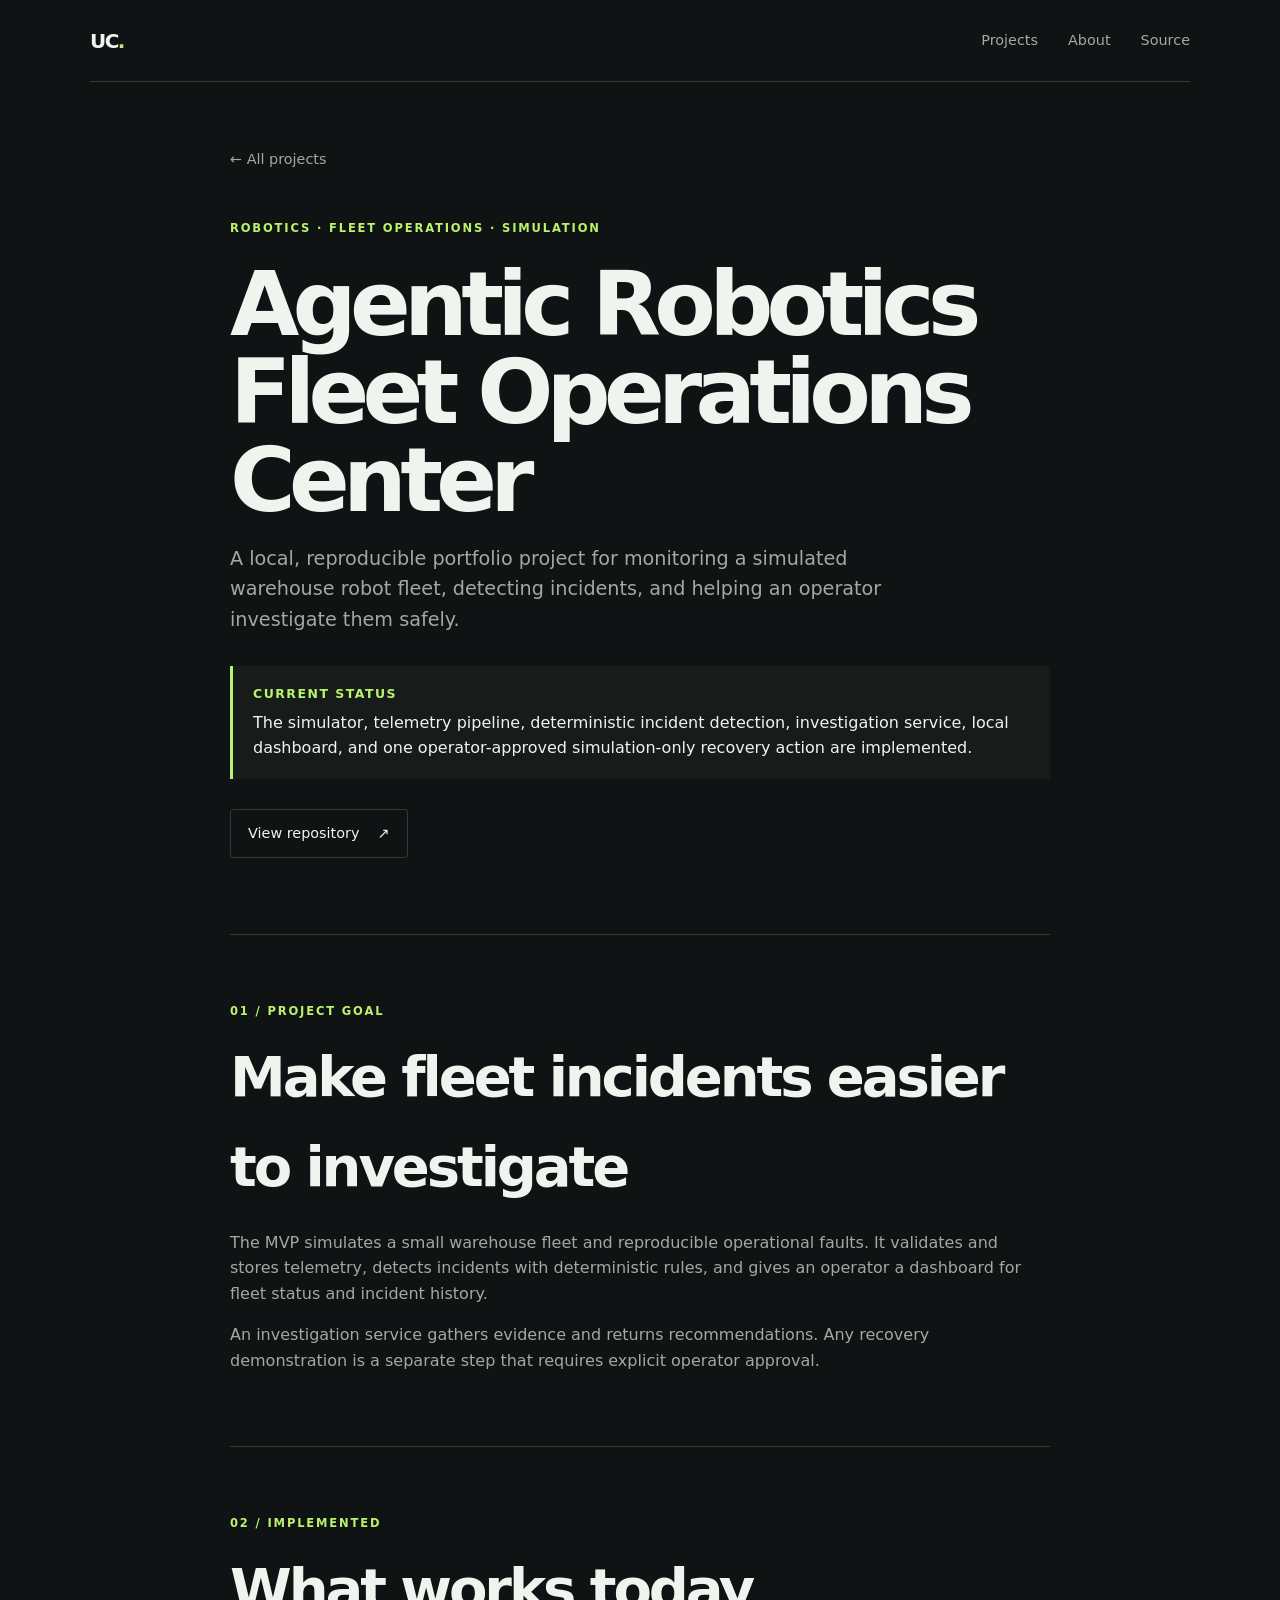
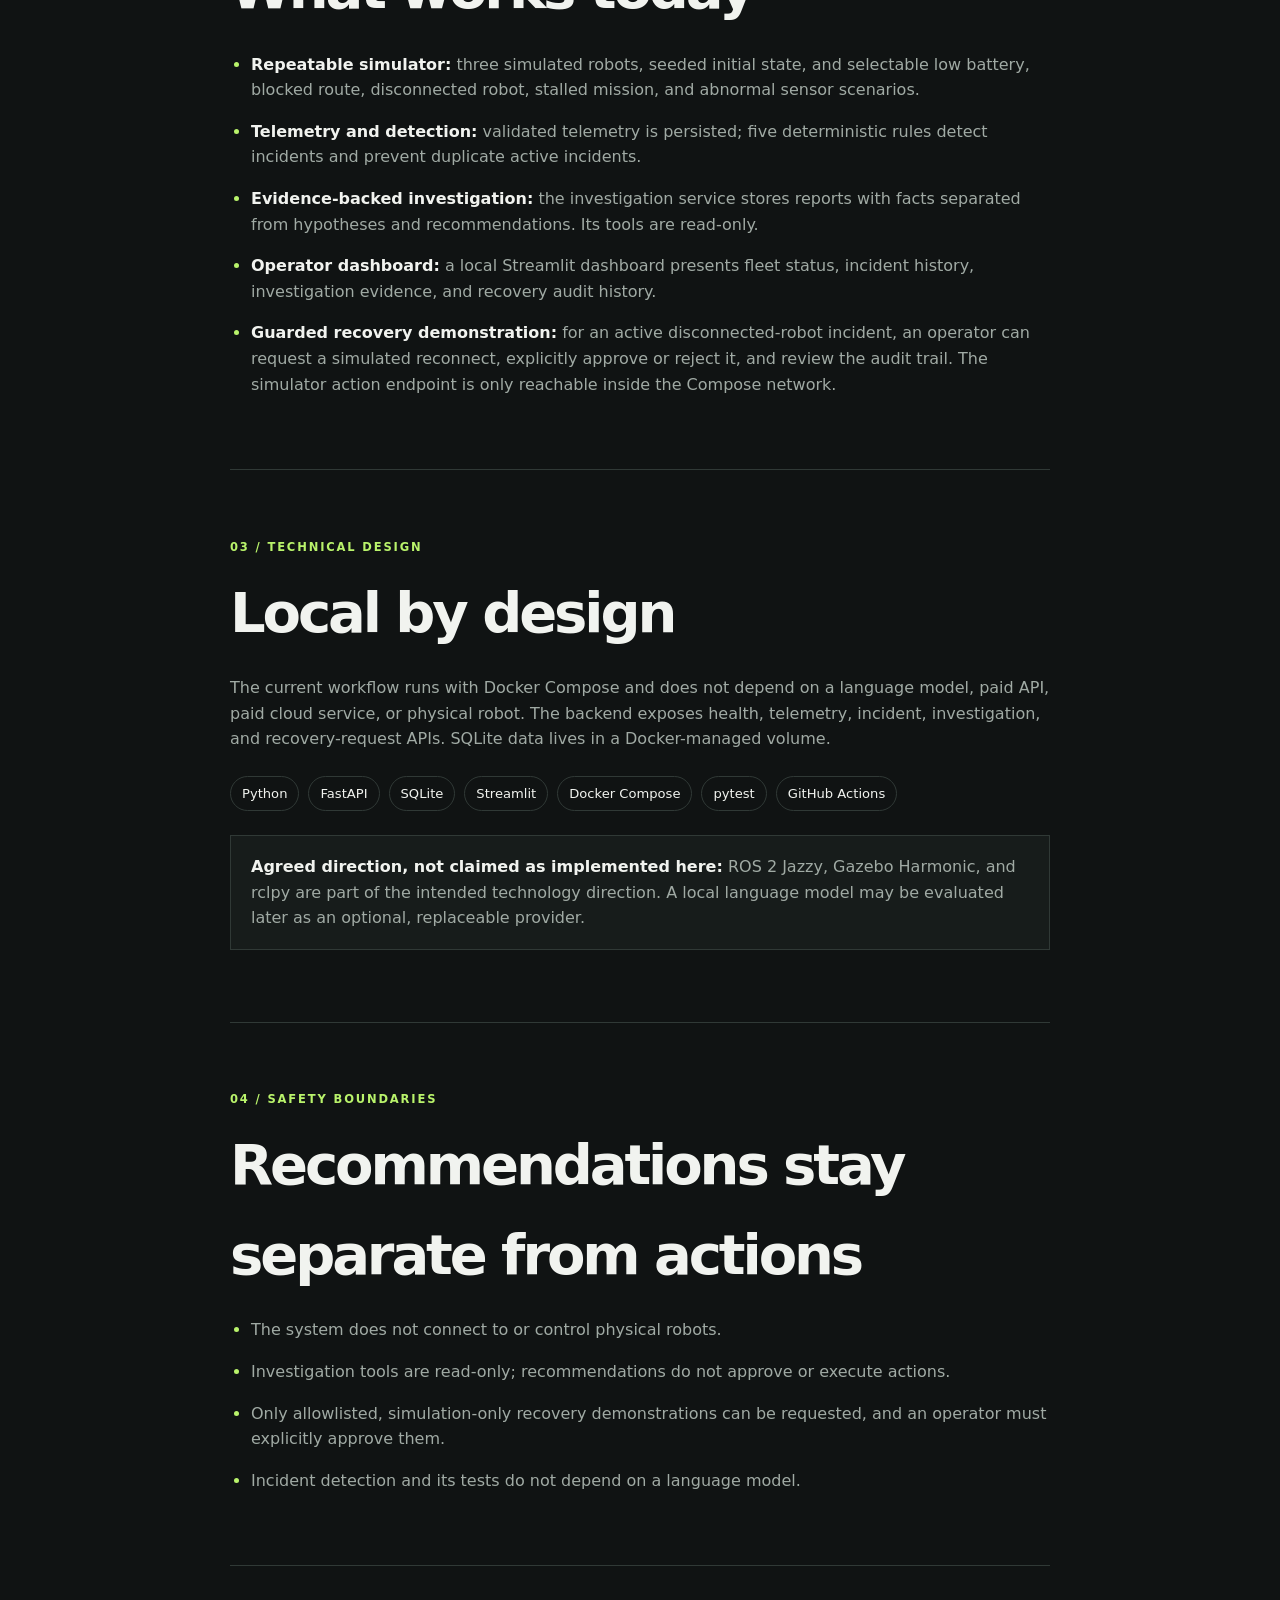
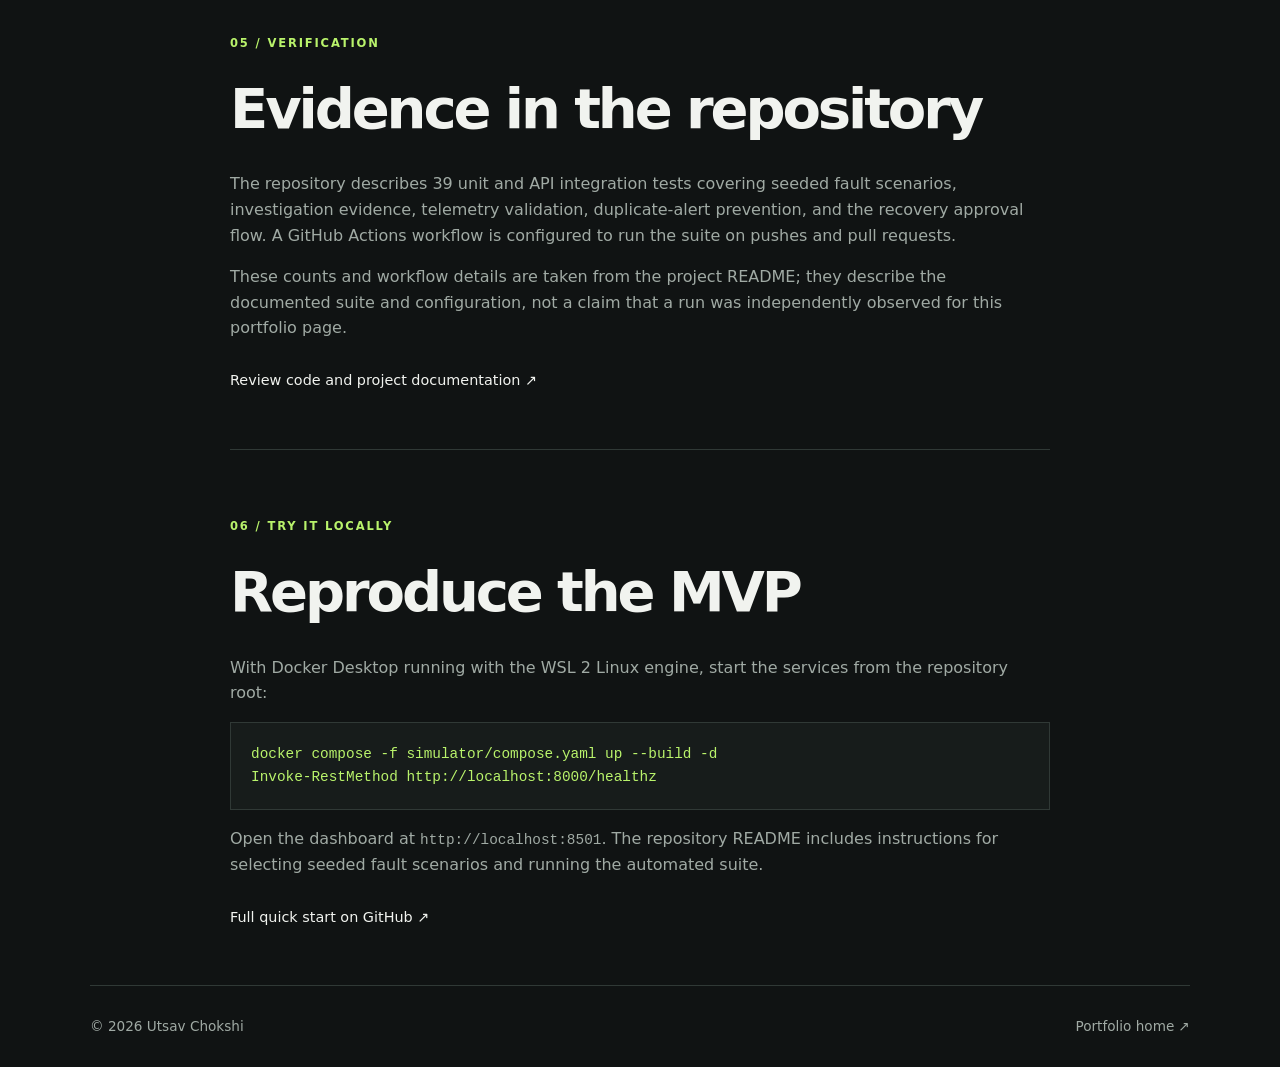
==== agentic-fleet-ops.html @ 13b5c319 "Add fleet operations project case study" ====
<!doctype html>
<html lang="en">
<head>
  <meta charset="utf-8">
  <meta name="viewport" content="width=device-width, initial-scale=1">
  <meta name="description" content="Case study: a local simulated robot fleet operations center with deterministic incident detection and operator-approved recovery.">
  <title>Agentic Robotics Fleet Operations Center | Utsav Chokshi</title>
  <link rel="stylesheet" href="styles.css">
</head>
<body>
  <header class="site-header">
    <a class="wordmark" href="index.html">UC<span>.</span></a>
    <nav aria-label="Main navigation">
      <a href="index.html#work">Projects</a>
      <a href="index.html#about">About</a>
      <a href="https://github.com/utsav-chokshi/robotics-fleet-ops">Source</a>
    </nav>
  </header>

  <main>
    <section class="case-hero">
      <a class="back-link" href="index.html#work">← All projects</a>
      <p class="eyebrow">ROBOTICS · FLEET OPERATIONS · SIMULATION</p>
      <h1>Agentic Robotics Fleet Operations Center</h1>
      <p class="case-lede">A local, reproducible portfolio project for monitoring a simulated warehouse robot fleet, detecting incidents, and helping an operator investigate them safely.</p>
      <div class="status-note"><strong>Current status</strong><span>The simulator, telemetry pipeline, deterministic incident detection, investigation service, local dashboard, and one operator-approved simulation-only recovery action are implemented.</span></div>
      <a class="button" href="https://github.com/utsav-chokshi/robotics-fleet-ops">View repository <span aria-hidden="true">↗</span></a>
    </section>

    <section class="case-section" aria-labelledby="problem-title">
      <p class="eyebrow">01 / PROJECT GOAL</p>
      <h2 id="problem-title">Make fleet incidents easier to investigate</h2>
      <p>The MVP simulates a small warehouse fleet and reproducible operational faults. It validates and stores telemetry, detects incidents with deterministic rules, and gives an operator a dashboard for fleet status and incident history.</p>
      <p>An investigation service gathers evidence and returns recommendations. Any recovery demonstration is a separate step that requires explicit operator approval.</p>
    </section>

    <section class="case-section" aria-labelledby="built-title">
      <p class="eyebrow">02 / IMPLEMENTED</p>
      <h2 id="built-title">What works today</h2>
      <ul class="feature-list">
        <li><strong>Repeatable simulator:</strong> three simulated robots, seeded initial state, and selectable low battery, blocked route, disconnected robot, stalled mission, and abnormal sensor scenarios.</li>
        <li><strong>Telemetry and detection:</strong> validated telemetry is persisted; five deterministic rules detect incidents and prevent duplicate active incidents.</li>
        <li><strong>Evidence-backed investigation:</strong> the investigation service stores reports with facts separated from hypotheses and recommendations. Its tools are read-only.</li>
        <li><strong>Operator dashboard:</strong> a local Streamlit dashboard presents fleet status, incident history, investigation evidence, and recovery audit history.</li>
        <li><strong>Guarded recovery demonstration:</strong> for an active disconnected-robot incident, an operator can request a simulated reconnect, explicitly approve or reject it, and review the audit trail. The simulator action endpoint is only reachable inside the Compose network.</li>
      </ul>
    </section>

    <section class="case-section" aria-labelledby="architecture-title">
      <p class="eyebrow">03 / TECHNICAL DESIGN</p>
      <h2 id="architecture-title">Local by design</h2>
      <p>The current workflow runs with Docker Compose and does not depend on a language model, paid API, paid cloud service, or physical robot. The backend exposes health, telemetry, incident, investigation, and recovery-request APIs. SQLite data lives in a Docker-managed volume.</p>
      <div class="tag-list" aria-label="Current implementation technologies">
        <span>Python</span><span>FastAPI</span><span>SQLite</span><span>Streamlit</span><span>Docker Compose</span><span>pytest</span><span>GitHub Actions</span>
      </div>
      <p class="direction-note"><strong>Agreed direction, not claimed as implemented here:</strong> ROS 2 Jazzy, Gazebo Harmonic, and rclpy are part of the intended technology direction. A local language model may be evaluated later as an optional, replaceable provider.</p>
    </section>

    <section class="case-section" aria-labelledby="safety-title">
      <p class="eyebrow">04 / SAFETY BOUNDARIES</p>
      <h2 id="safety-title">Recommendations stay separate from actions</h2>
      <ul class="feature-list">
        <li>The system does not connect to or control physical robots.</li>
        <li>Investigation tools are read-only; recommendations do not approve or execute actions.</li>
        <li>Only allowlisted, simulation-only recovery demonstrations can be requested, and an operator must explicitly approve them.</li>
        <li>Incident detection and its tests do not depend on a language model.</li>
      </ul>
    </section>

    <section class="case-section" aria-labelledby="evidence-title">
      <p class="eyebrow">05 / VERIFICATION</p>
      <h2 id="evidence-title">Evidence in the repository</h2>
      <p>The repository describes 39 unit and API integration tests covering seeded fault scenarios, investigation evidence, telemetry validation, duplicate-alert prevention, and the recovery approval flow. A GitHub Actions workflow is configured to run the suite on pushes and pull requests.</p>
      <p>These counts and workflow details are taken from the project README; they describe the documented suite and configuration, not a claim that a run was independently observed for this portfolio page.</p>
      <a class="text-link" href="https://github.com/utsav-chokshi/robotics-fleet-ops">Review code and project documentation <span aria-hidden="true">↗</span></a>
    </section>

    <section class="case-section" aria-labelledby="run-title">
      <p class="eyebrow">06 / TRY IT LOCALLY</p>
      <h2 id="run-title">Reproduce the MVP</h2>
      <p>With Docker Desktop running with the WSL 2 Linux engine, start the services from the repository root:</p>
      <pre><code>docker compose -f simulator/compose.yaml up --build -d
Invoke-RestMethod http://localhost:8000/healthz</code></pre>
      <p>Open the dashboard at <code>http://localhost:8501</code>. The repository README includes instructions for selecting seeded fault scenarios and running the automated suite.</p>
      <a class="text-link" href="https://github.com/utsav-chokshi/robotics-fleet-ops#quick-start">Full quick start on GitHub <span aria-hidden="true">↗</span></a>
    </section>
  </main>

  <footer>
    <span>© 2026 Utsav Chokshi</span>
    <a href="index.html">Portfolio home <span aria-hidden="true">↗</span></a>
  </footer>
</body>
</html>
---- styles.css ----
:root {
  color-scheme: dark;
  --background: #101313;
  --surface: #171c1b;
  --text: #f1f3ef;
  --muted: #a0aaa4;
  --line: #303936;
  --accent: #b9f36b;
  font-family: Inter, ui-sans-serif, system-ui, -apple-system, BlinkMacSystemFont, "Segoe UI", sans-serif;
}

* { box-sizing: border-box; }
html { scroll-behavior: smooth; }
body { margin: 0; background: var(--background); color: var(--text); line-height: 1.6; }
a { color: inherit; text-decoration: none; }
a:focus-visible { outline: 2px solid var(--accent); outline-offset: 5px; }
.site-header, main, footer { width: min(1100px, calc(100% - 48px)); margin-inline: auto; }
.site-header { height: 82px; display: flex; align-items: center; justify-content: space-between; border-bottom: 1px solid var(--line); }
.wordmark { font-size: 1.25rem; font-weight: 800; letter-spacing: -.08em; }
.wordmark span, .accent { color: var(--accent); }
nav { display: flex; gap: 30px; color: var(--muted); font-size: .9rem; }
nav a:hover, footer a:hover, .text-link:hover { color: var(--accent); }
.hero { min-height: 590px; padding: 112px 0 100px; position: relative; overflow: hidden; }
.eyebrow, .project-type { color: var(--accent); font-size: .72rem; font-weight: 700; letter-spacing: .16em; }
h1 { max-width: 760px; margin: 24px 0 12px; font-size: clamp(3.5rem, 10vw, 7.6rem); line-height: .98; letter-spacing: -.075em; }
.intro { color: var(--muted); font-size: clamp(1.05rem, 2vw, 1.3rem); max-width: 470px; margin-bottom: 34px; }
.button { display: inline-flex; gap: 18px; align-items: center; padding: 12px 17px; border: 1px solid var(--line); border-radius: 3px; font-size: .9rem; }
.button:hover { color: var(--background); border-color: var(--accent); background: var(--accent); }
.hero-mark { position: absolute; width: 230px; height: 230px; right: 4%; bottom: 86px; display: grid; grid-template-columns: 1fr 1fr; gap: 10px; transform: rotate(-12deg); opacity: .75; }
.hero-mark span { border: 1px solid #58733e; border-radius: 50%; }
.hero-mark span:nth-child(2), .hero-mark span:nth-child(3) { border-color: var(--accent); }
.section { padding: 80px 0; border-top: 1px solid var(--line); }
.section-heading { margin-bottom: 32px; }
.section-heading .eyebrow { margin-bottom: 8px; }
h2 { margin: 0; font-size: clamp(2.2rem, 5vw, 3.5rem); letter-spacing: -.055em; }
.project-card { display: grid; grid-template-columns: 70px 1fr; gap: 22px; padding: 30px; background: var(--surface); border: 1px solid var(--line); }
.project-number { color: var(--accent); font-size: .85rem; }
.project-type { margin: 0 0 8px; }
h3 { margin: 0 0 8px; font-size: 1.55rem; letter-spacing: -.03em; }
.project-card p:not(.project-type), .about > p { max-width: 650px; color: var(--muted); }
.text-link { display: inline-block; margin-top: 12px; font-size: .9rem; }
.coming-soon { margin-top: 18px; color: var(--muted); font-size: .9rem; }
.about > p { font-size: 1.1rem; }
footer { min-height: 82px; border-top: 1px solid var(--line); display: flex; justify-content: space-between; align-items: center; color: var(--muted); font-size: .85rem; }
@media (max-width: 650px) {
  .site-header, main, footer { width: min(100% - 36px, 1100px); }
  .site-header { height: 70px; }
  nav { gap: 16px; font-size: .82rem; }
  .hero { min-height: 520px; padding-top: 96px; }
  .hero-mark { width: 130px; height: 130px; right: 5%; bottom: 34px; opacity: .45; }
  .section { padding: 60px 0; }
  .project-card { grid-template-columns: 34px 1fr; gap: 12px; padding: 22px 18px; }
}
@media (prefers-reduced-motion: reduce) { html { scroll-behavior: auto; } }

.project-links { display: flex; flex-wrap: wrap; gap: 24px; }
.case-hero, .case-section { max-width: 820px; margin-inline: auto; }
.case-hero { padding: 64px 0 76px; }
.back-link { display: inline-block; margin-bottom: 36px; color: var(--muted); font-size: .9rem; }
.back-link:hover { color: var(--accent); }
.case-hero h1 { max-width: 800px; font-size: clamp(2.8rem, 7vw, 5.6rem); }
.case-lede { max-width: 720px; color: var(--muted); font-size: 1.2rem; }
.status-note { display: grid; gap: 6px; margin: 30px 0; padding: 18px 20px; border-left: 3px solid var(--accent); background: var(--surface); }
.status-note strong { color: var(--accent); font-size: .78rem; letter-spacing: .12em; text-transform: uppercase; }
.case-section { padding: 56px 0; border-top: 1px solid var(--line); }
.case-section h2 { margin: 8px 0 18px; }
.case-section p:not(.eyebrow) { color: var(--muted); }
.feature-list { display: grid; gap: 16px; padding-left: 21px; color: var(--muted); }
.feature-list li::marker { color: var(--accent); }
.feature-list strong, .direction-note strong { color: var(--text); }
.tag-list { display: flex; flex-wrap: wrap; gap: 9px; margin: 24px 0; }
.tag-list span { padding: 6px 11px; border: 1px solid var(--line); border-radius: 99px; color: var(--text); font-size: .82rem; }
.direction-note { padding: 18px 20px; background: var(--surface); border: 1px solid var(--line); }
pre { overflow-x: auto; padding: 20px; background: var(--surface); border: 1px solid var(--line); color: var(--accent); }
code { font-family: ui-monospace, SFMono-Regular, Consolas, monospace; font-size: .9em; }
.case-section > code { color: var(--accent); }
@media (max-width: 650px) {
  .case-hero, .case-section { width: min(100% - 36px, 820px); }
  .case-hero { padding: 45px 0 55px; }
  .case-section { padding: 42px 0; }
}
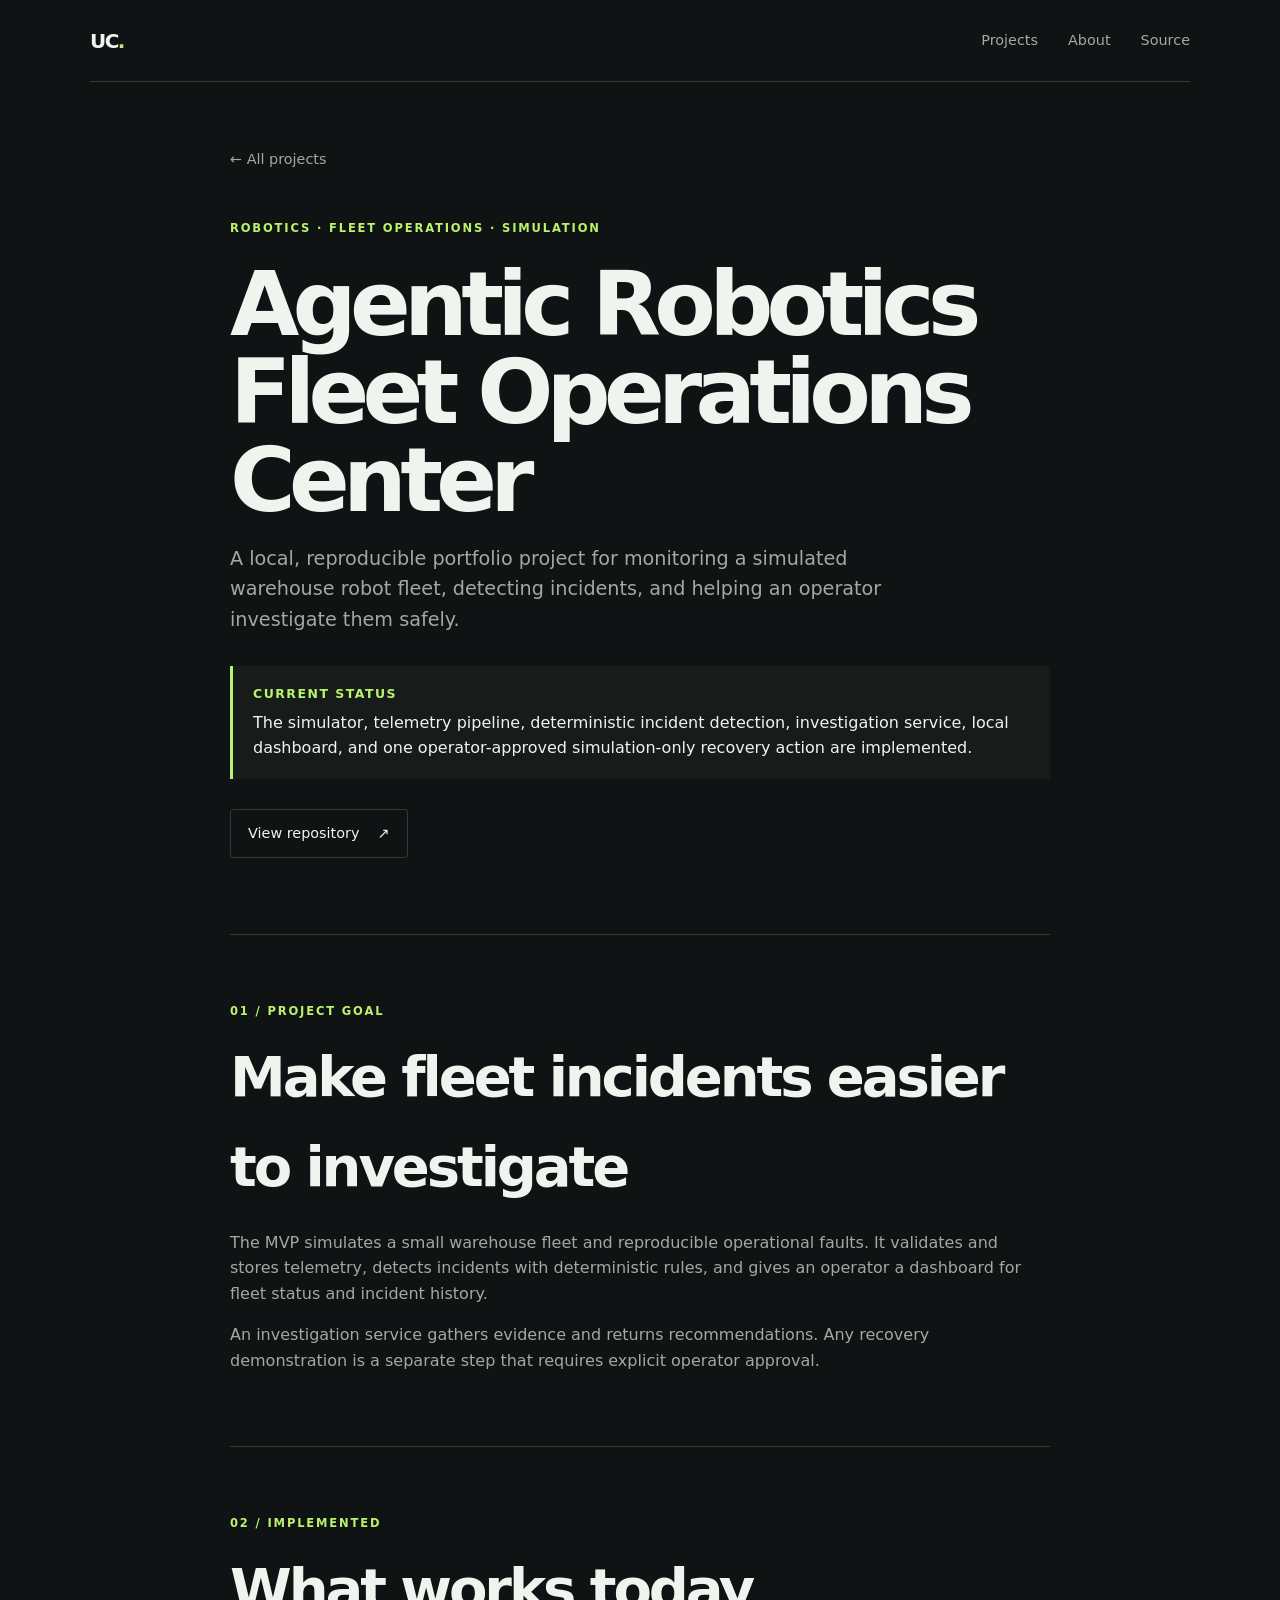
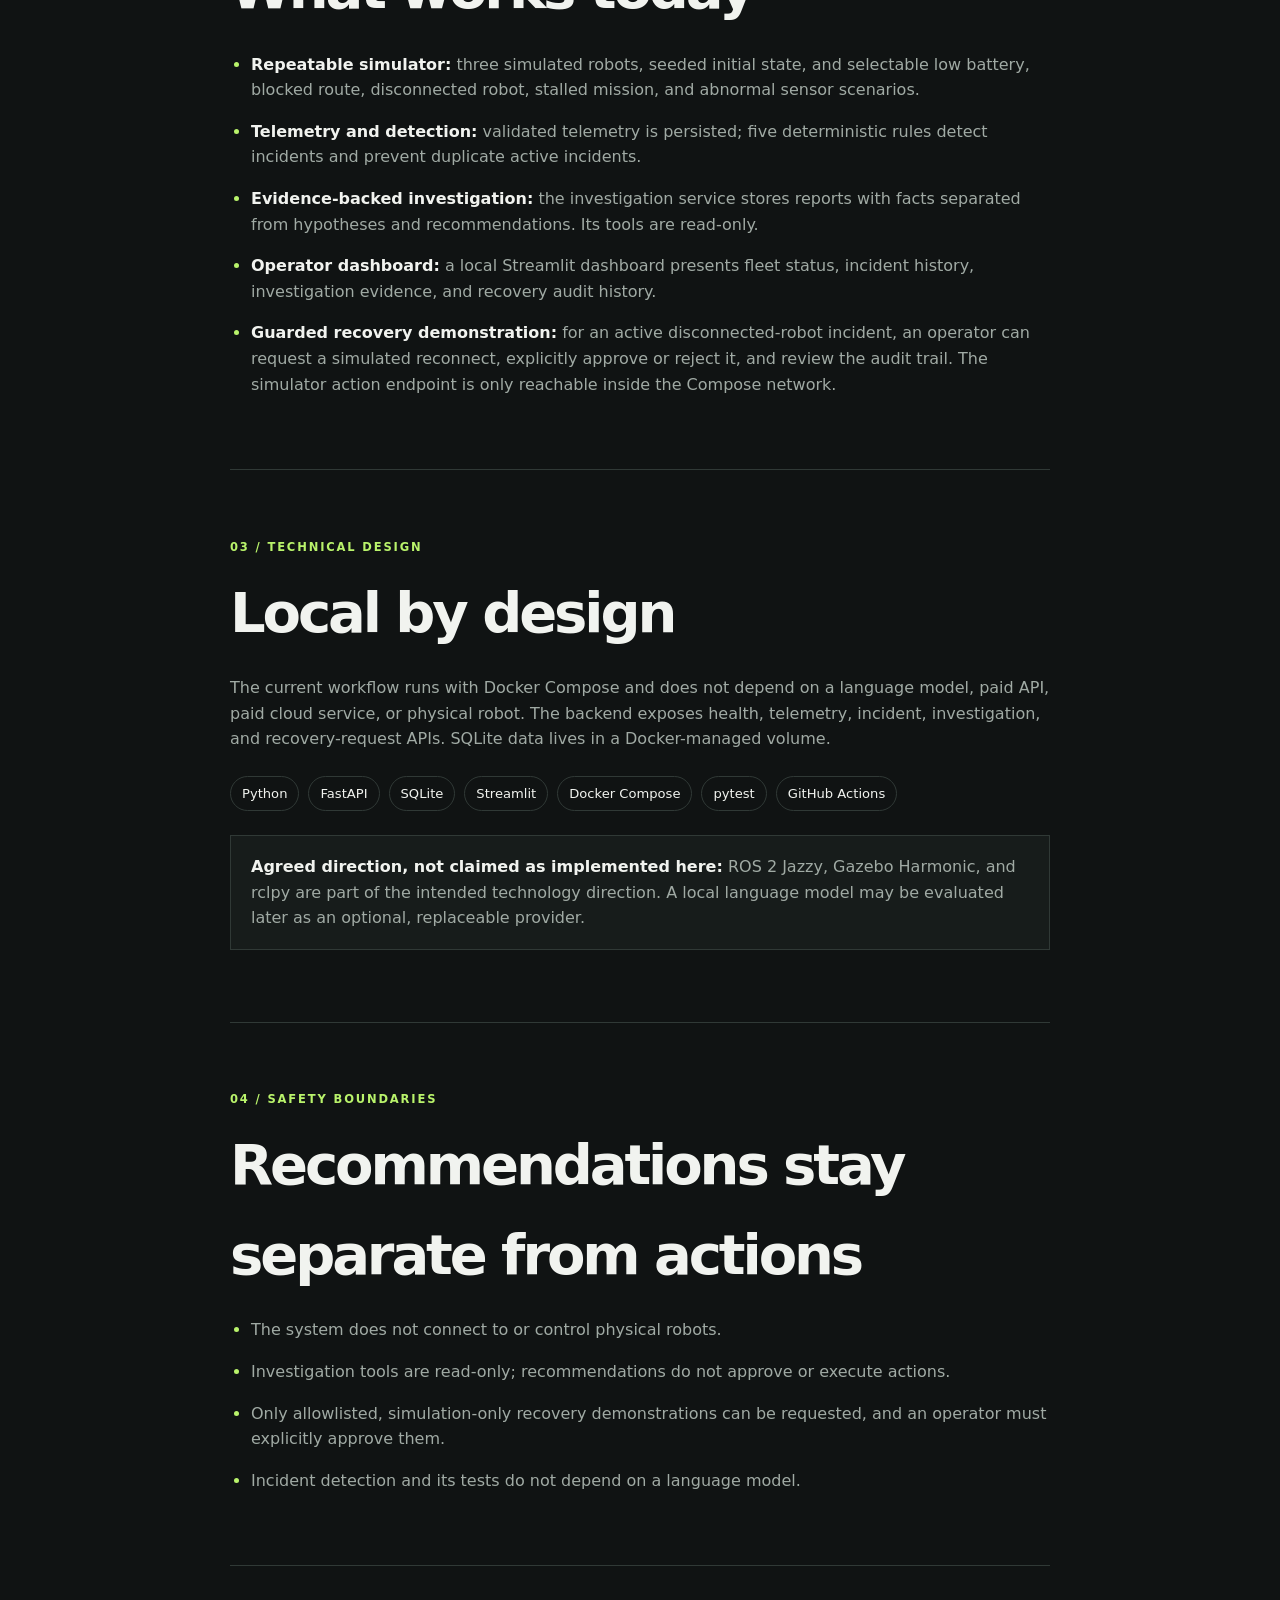
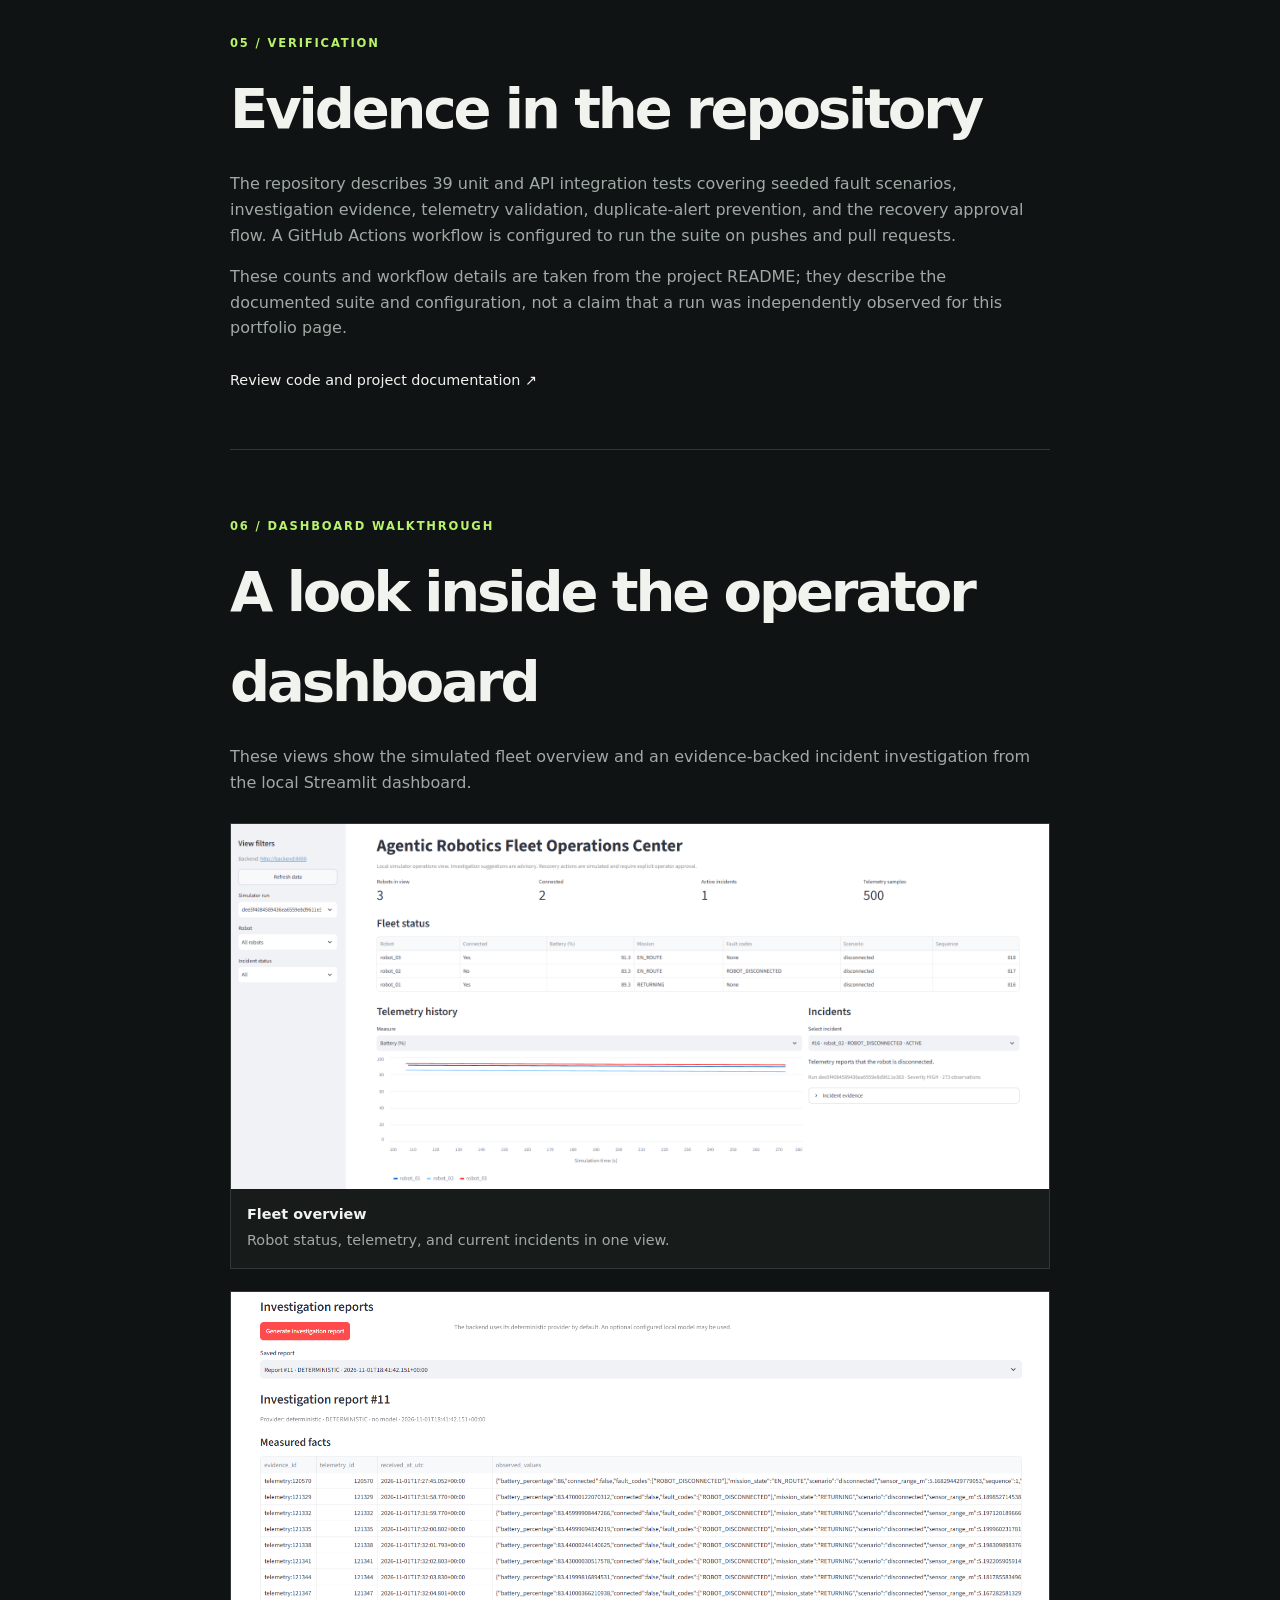
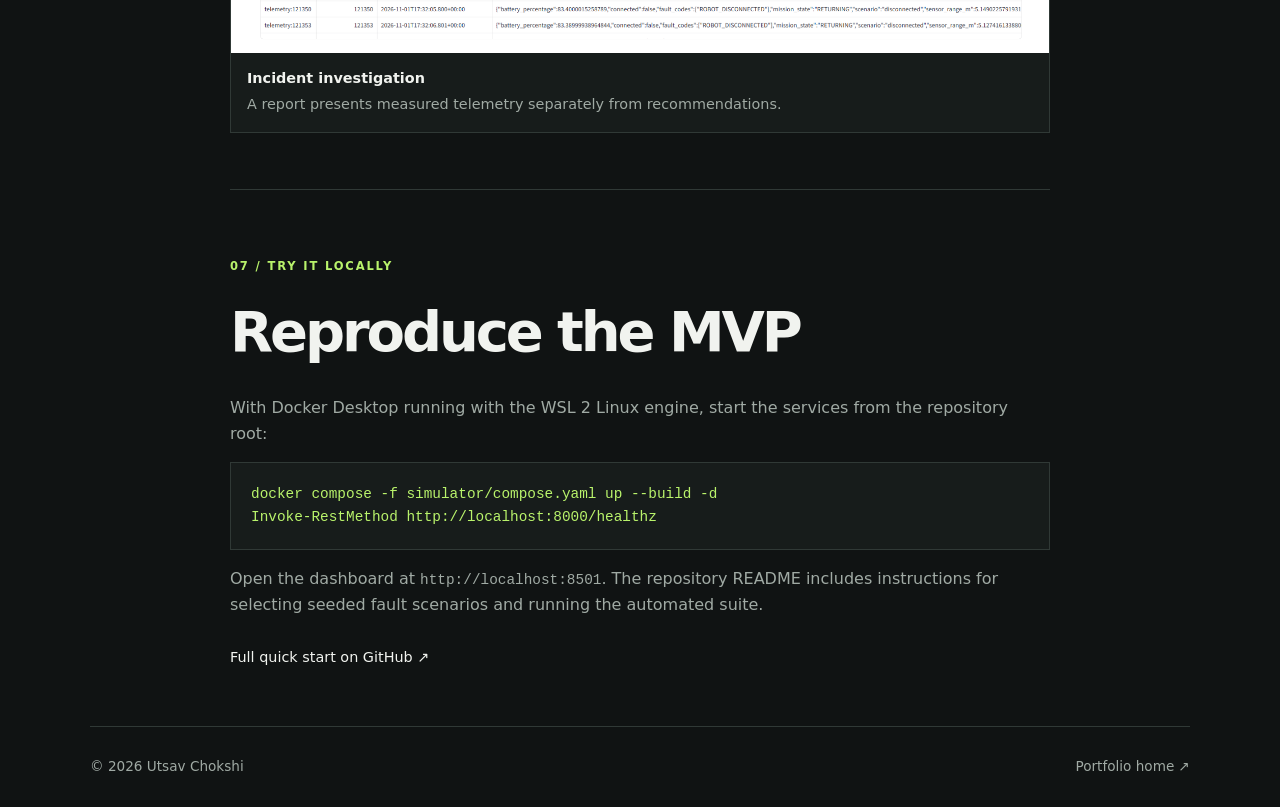
==== commit b0156bb7: "Add robotics dashboard screenshots to portfolio" ====
--- a/agentic-fleet-ops.html
+++ b/agentic-fleet-ops.html
@@ -75,8 +75,23 @@
       <a class="text-link" href="https://github.com/utsav-chokshi/robotics-fleet-ops">Review code and project documentation <span aria-hidden="true">↗</span></a>
     </section>
 
+    <section class="case-section" aria-labelledby="screenshots-title">
+      <p class="eyebrow">06 / DASHBOARD WALKTHROUGH</p>
+      <h2 id="screenshots-title">A look inside the operator dashboard</h2>
+      <p>These views show the simulated fleet overview and an evidence-backed incident investigation from the local Streamlit dashboard.</p>
+      <div class="screenshot-grid">
+        <figure class="screenshot-card">
+          <img src="assets/screenshots/fleet-overview.png" alt="Fleet overview dashboard showing simulated robot status, battery levels, and an active incident" loading="lazy">
+          <figcaption><strong>Fleet overview</strong><span>Robot status, telemetry, and current incidents in one view.</span></figcaption>
+        </figure>
+        <figure class="screenshot-card">
+          <img src="assets/screenshots/incident-investigation.png" alt="Incident investigation dashboard with a report summary and supporting telemetry evidence" loading="lazy">
+          <figcaption><strong>Incident investigation</strong><span>A report presents measured telemetry separately from recommendations.</span></figcaption>
+        </figure>
+      </div>
+    </section>
     <section class="case-section" aria-labelledby="run-title">
-      <p class="eyebrow">06 / TRY IT LOCALLY</p>
+      <p class="eyebrow">07 / TRY IT LOCALLY</p>
       <h2 id="run-title">Reproduce the MVP</h2>
       <p>With Docker Desktop running with the WSL 2 Linux engine, start the services from the repository root:</p>
       <pre><code>docker compose -f simulator/compose.yaml up --build -d
@@ -92,3 +107,4 @@
   </footer>
 </body>
 </html>
+
--- a/styles.css
+++ b/styles.css
@@ -79,3 +79,9 @@
   .case-hero { padding: 45px 0 55px; }
   .case-section { padding: 42px 0; }
 }
+
+.screenshot-grid { display: grid; grid-template-columns: 1fr; gap: 22px; margin-top: 28px; }
+.screenshot-card { overflow: hidden; margin: 0; background: var(--surface); border: 1px solid var(--line); }
+.screenshot-card img { display: block; width: 100%; height: auto; }
+.screenshot-card figcaption { display: grid; gap: 3px; padding: 14px 16px 16px; color: var(--muted); font-size: .9rem; }
+.screenshot-card figcaption strong { color: var(--text); }
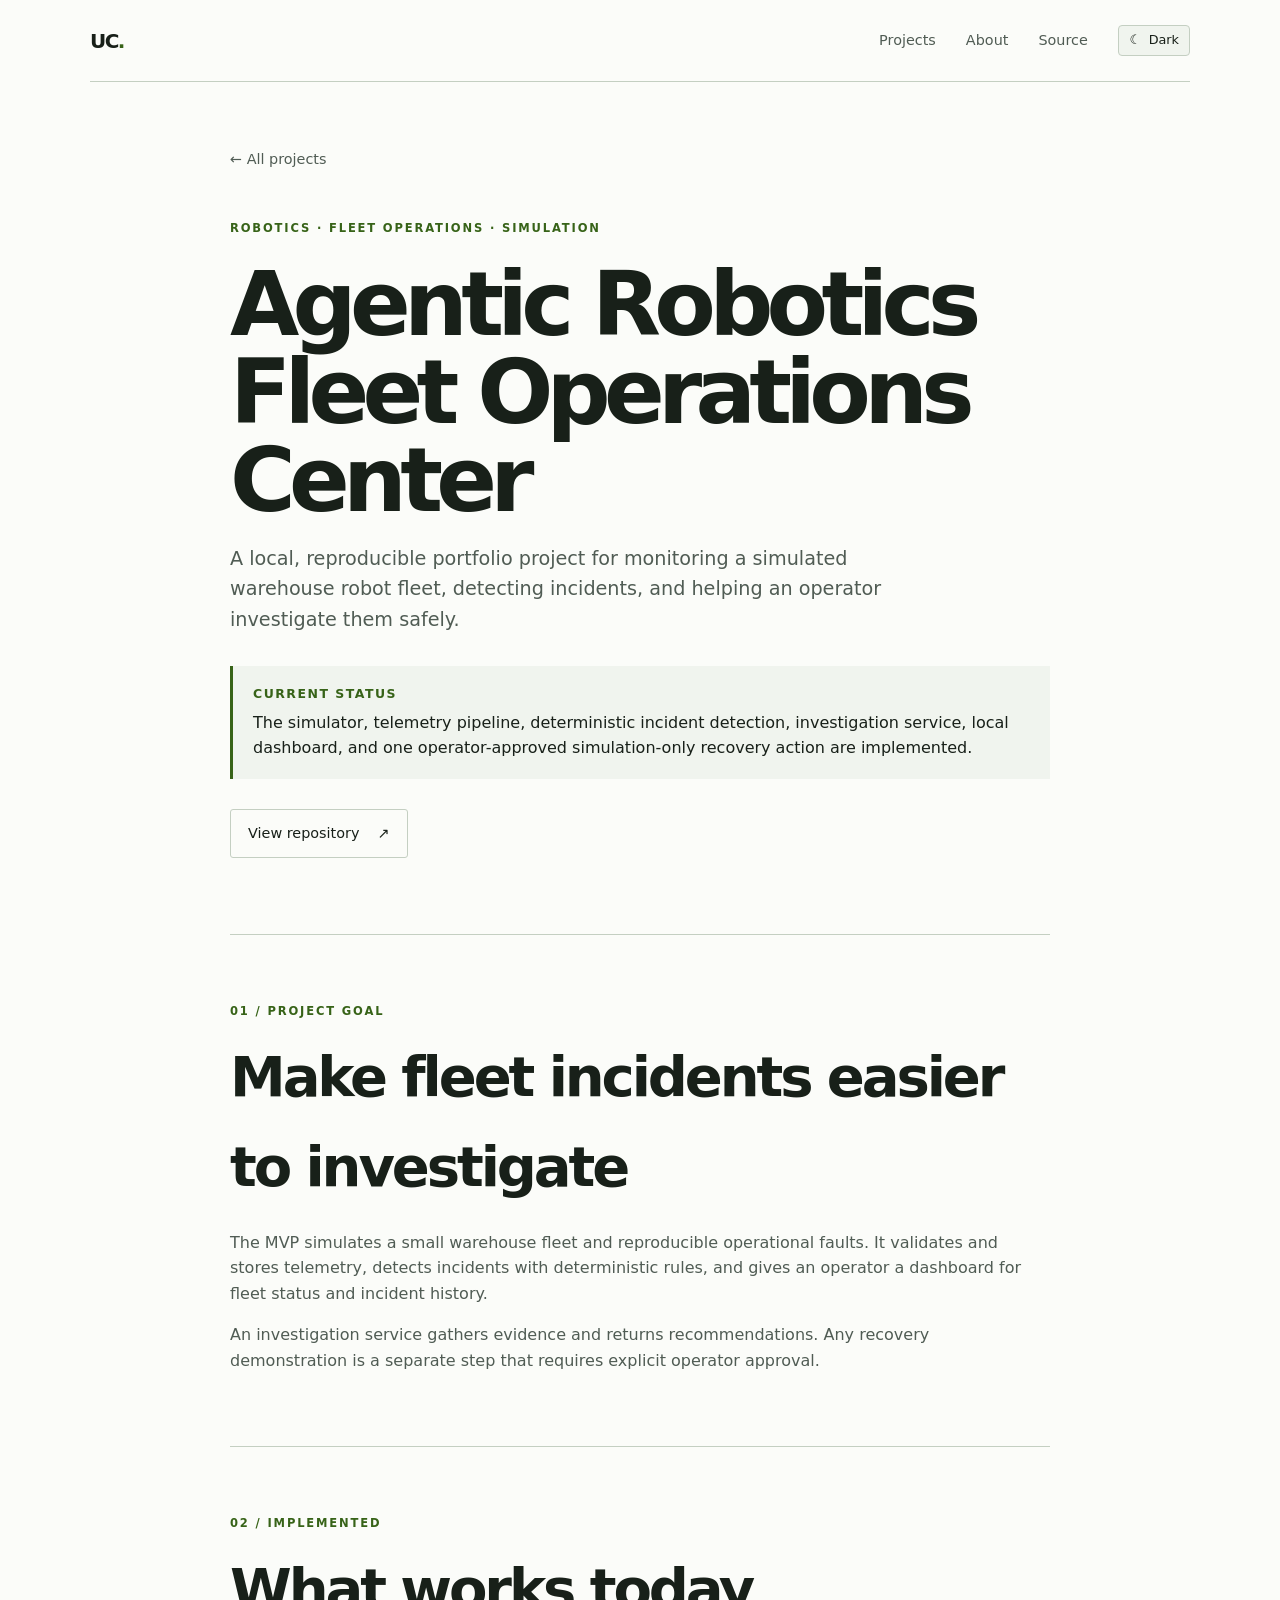
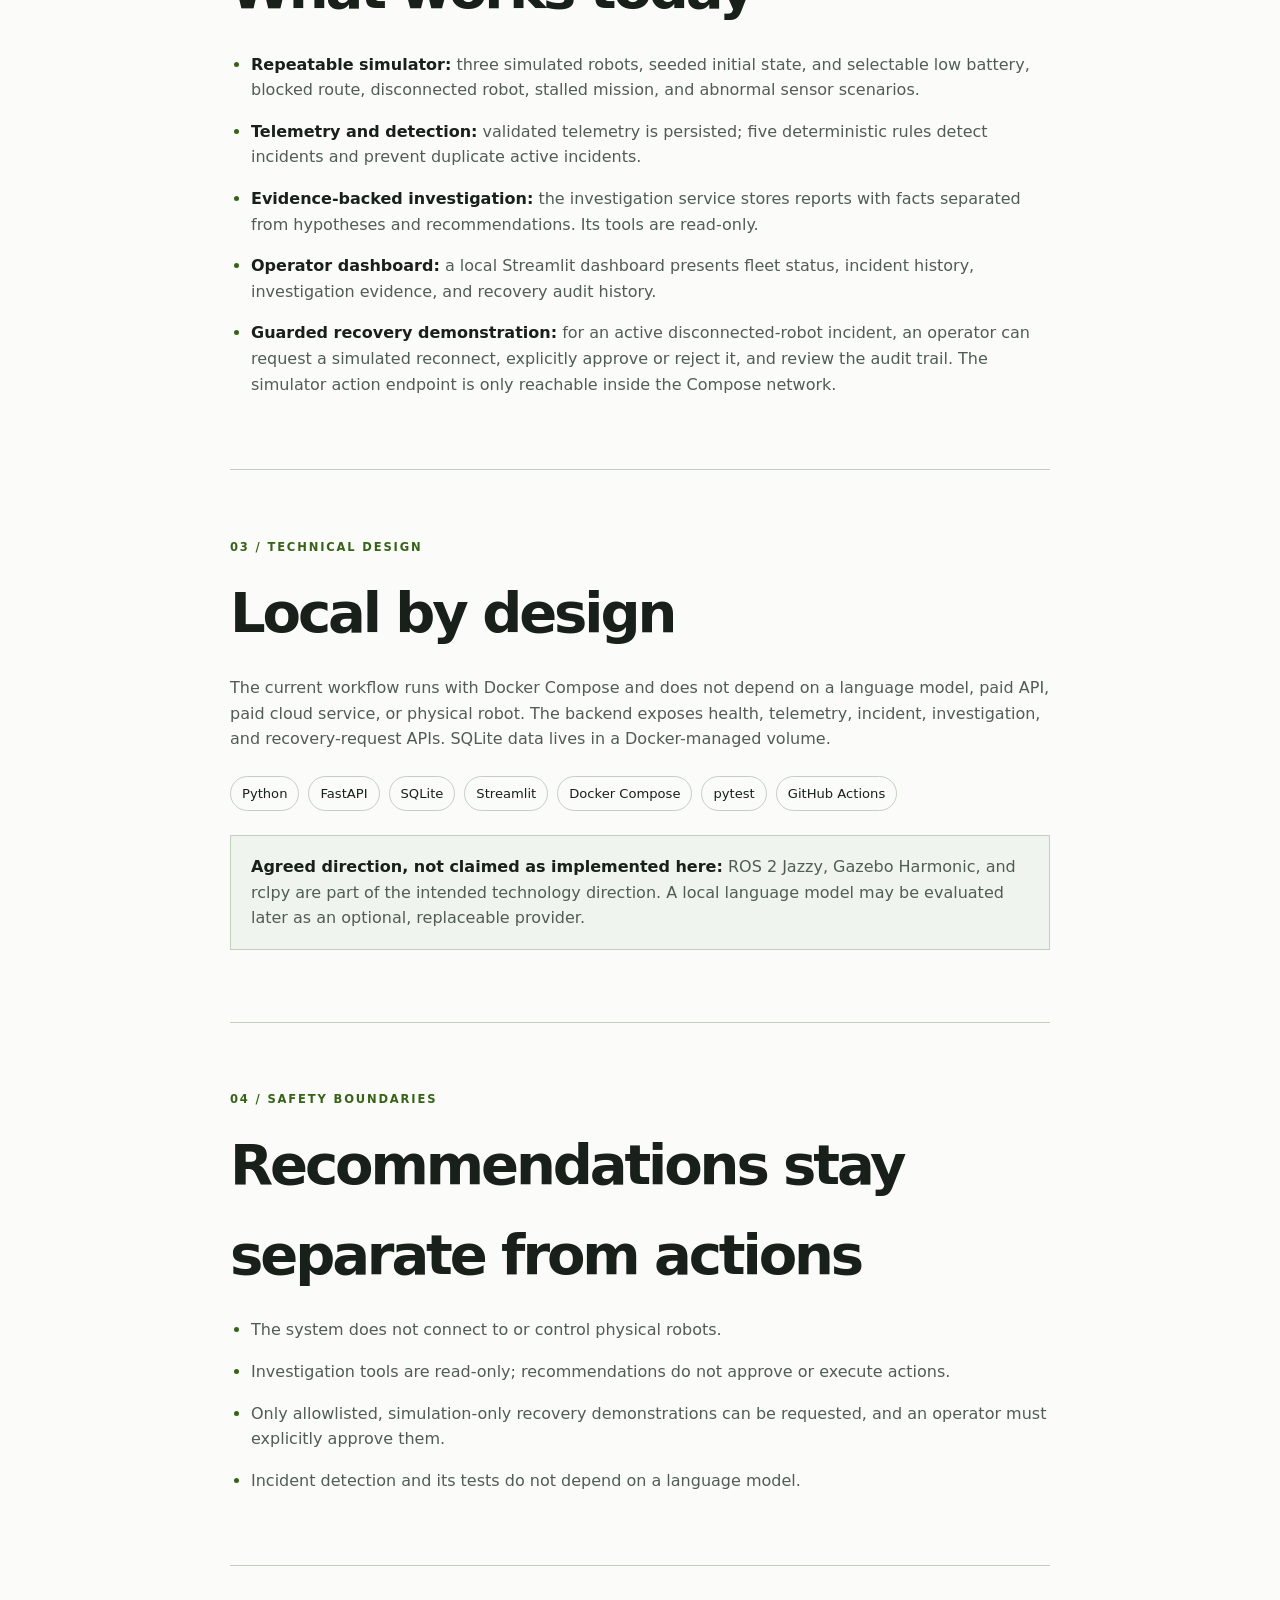
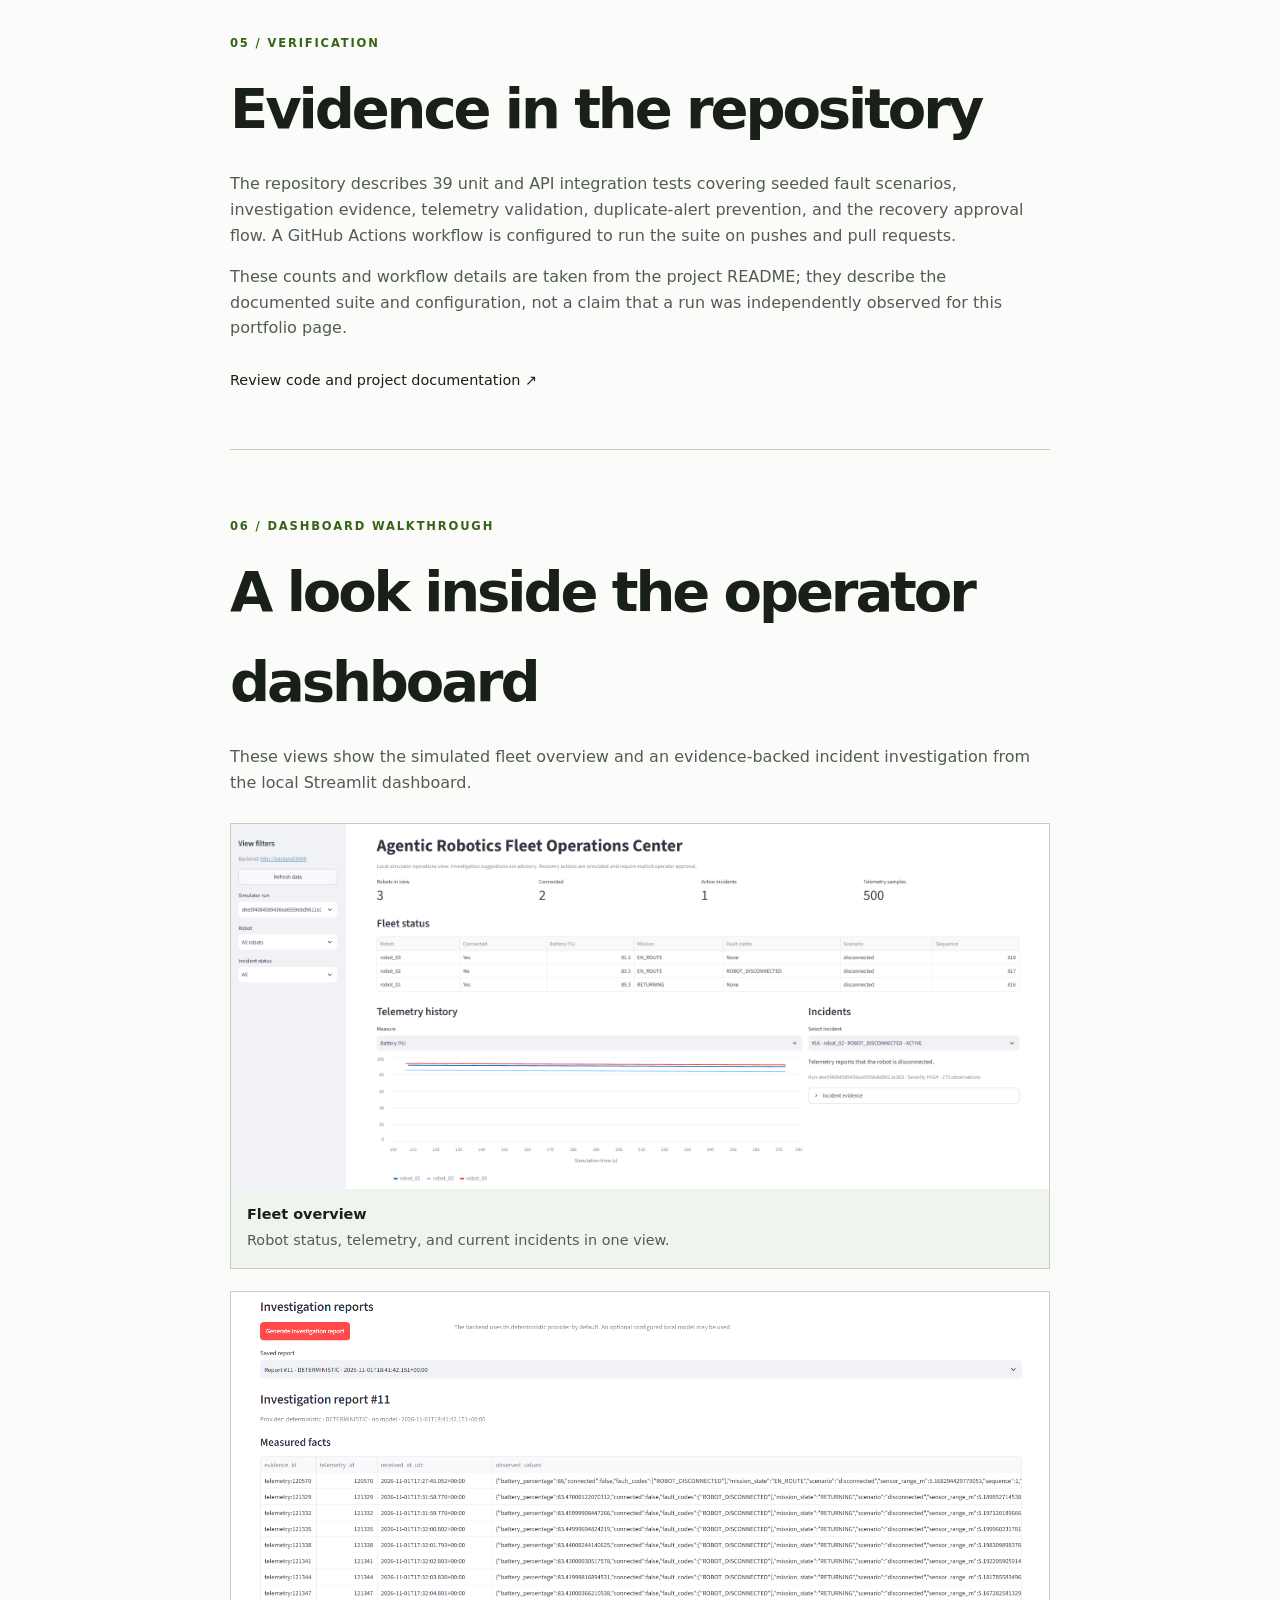
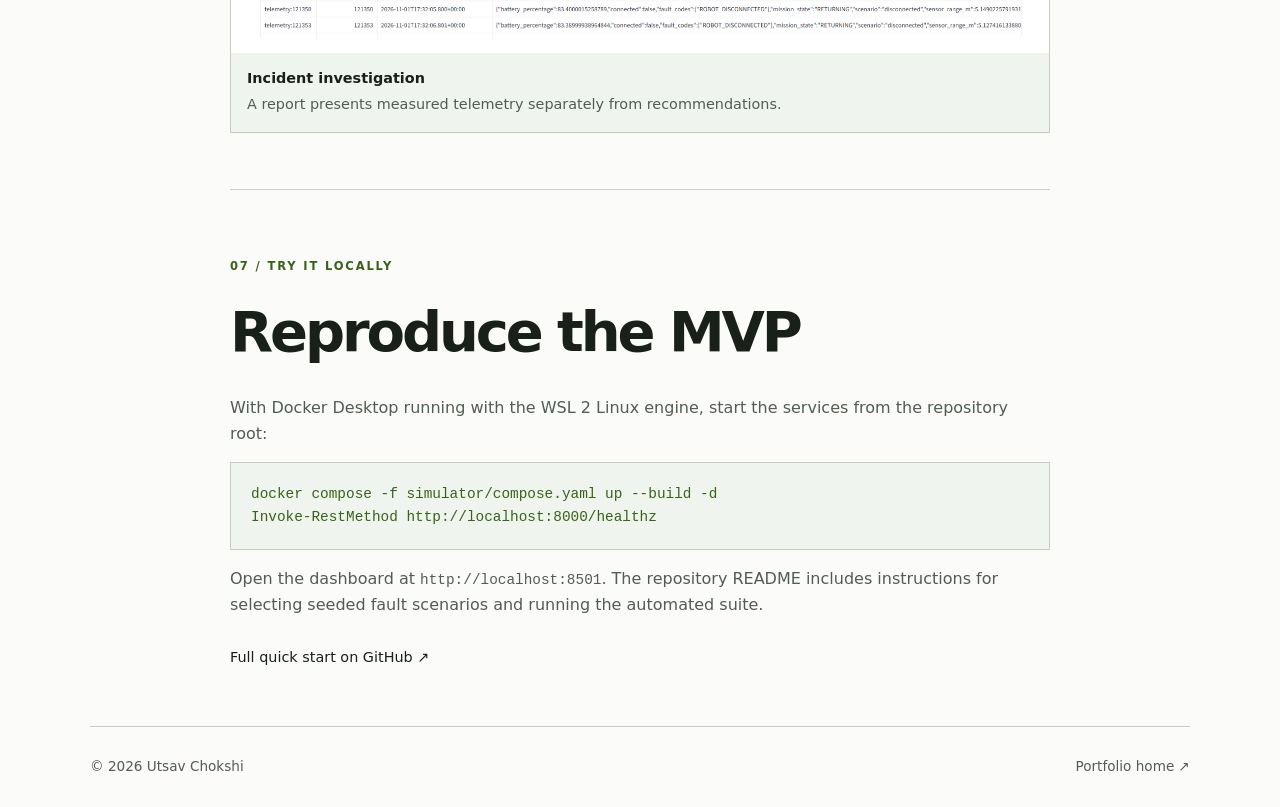
==== commit 3258844e: "Add accessible light and dark themes with saved preferences" ====
--- a/agentic-fleet-ops.html
+++ b/agentic-fleet-ops.html
@@ -5,7 +5,8 @@
   <meta name="viewport" content="width=device-width, initial-scale=1">
   <meta name="description" content="Case study: a local simulated robot fleet operations center with deterministic incident detection and operator-approved recovery.">
   <title>Agentic Robotics Fleet Operations Center | Utsav Chokshi</title>
-  <link rel="stylesheet" href="styles.css">
+  <script src="theme.js"></script>
+  <link rel="stylesheet" href="styles.css?v=theme-1">
 </head>
 <body>
   <header class="site-header">
@@ -14,7 +15,7 @@
       <a href="index.html#work">Projects</a>
       <a href="index.html#about">About</a>
       <a href="https://github.com/utsav-chokshi/robotics-fleet-ops">Source</a>
-    </nav>
+    <button class="theme-toggle" type="button" data-theme-toggle aria-label="Switch theme" hidden><span data-theme-icon aria-hidden="true">☀</span><span data-theme-label>Light</span></button></nav>
   </header>
 
   <main>
--- a/styles.css
+++ b/styles.css
@@ -6,6 +6,7 @@
   --muted: #a0aaa4;
   --line: #303936;
   --accent: #b9f36b;
+  --decoration: #58733e;
   font-family: Inter, ui-sans-serif, system-ui, -apple-system, BlinkMacSystemFont, "Segoe UI", sans-serif;
 }
 
@@ -27,7 +28,7 @@
 .button { display: inline-flex; gap: 18px; align-items: center; padding: 12px 17px; border: 1px solid var(--line); border-radius: 3px; font-size: .9rem; }
 .button:hover { color: var(--background); border-color: var(--accent); background: var(--accent); }
 .hero-mark { position: absolute; width: 230px; height: 230px; right: 4%; bottom: 86px; display: grid; grid-template-columns: 1fr 1fr; gap: 10px; transform: rotate(-12deg); opacity: .75; }
-.hero-mark span { border: 1px solid #58733e; border-radius: 50%; }
+.hero-mark span { border: 1px solid var(--decoration); border-radius: 50%; }
 .hero-mark span:nth-child(2), .hero-mark span:nth-child(3) { border-color: var(--accent); }
 .section { padding: 80px 0; border-top: 1px solid var(--line); }
 .section-heading { margin-bottom: 32px; }
@@ -85,3 +86,92 @@
 .screenshot-card img { display: block; width: 100%; height: auto; }
 .screenshot-card figcaption { display: grid; gap: 3px; padding: 14px 16px 16px; color: var(--muted); font-size: .9rem; }
 .screenshot-card figcaption strong { color: var(--text); }
+
+.project-card + .project-card { margin-top: 24px; }
+.data-path { display: grid; gap: 0; list-style: none; padding: 0; border-top: 1px solid var(--line); }
+.data-path li { display: grid; grid-template-columns: 180px 1fr; gap: 20px; padding: 18px 0; border-bottom: 1px solid var(--line); }
+.data-path strong { color: var(--accent); }
+.data-path span { color: var(--muted); }
+.results-grid { display: grid; grid-template-columns: repeat(3,minmax(0,1fr)); gap: 16px; margin: 28px 0; }
+.results-grid > div { display: grid; gap: 8px; padding: 20px; background: var(--surface); border: 1px solid var(--line); }
+.results-grid strong { color: var(--accent); font-size: clamp(1.7rem,3vw,2.4rem); letter-spacing: -.04em; }
+.results-grid span { color: var(--muted); font-size: .9rem; }
+.case-media { margin-top: 30px; }
+.robot-pair { display: grid; grid-template-columns: repeat(2,minmax(0,1fr)); gap: 16px; }
+@media (max-width: 650px) {
+  .data-path li { grid-template-columns: 1fr; gap: 4px; }
+  .results-grid, .robot-pair { grid-template-columns: 1fr; }
+}
+
+/* Personal introduction: keep the full pitch readable beside the hero decoration. */
+.hero-pitch { max-width: 720px; position: relative; z-index: 1; }
+.hero-pitch .intro { max-width: none; margin: 0 0 22px; }
+.hero-pitch .pitch-lead { color: var(--text); font-weight: 600; }
+.hero-pitch + .button { margin-top: 12px; }
+@media (max-width: 1000px) { .hero--pitch .hero-mark { display: none; } }
+
+/* Homepage positioning: connect capabilities, career evidence and selected work. */
+.section-intro { max-width: 780px; color: var(--muted); font-size: 1.08rem; }
+.hero-actions { display: flex; flex-wrap: wrap; align-items: center; gap: 16px 22px; margin-top: 32px; }
+.hero-actions .text-link { margin-top: 0; }
+.button-primary { border-color: var(--accent); color: var(--accent); }
+.strengths-grid { display: grid; grid-template-columns: repeat(3,minmax(0,1fr)); gap: 26px; }
+.strength { padding: 26px 0; border-top: 2px solid var(--accent); }
+.strength-number { color: var(--accent); font-size: .72rem; letter-spacing: .1em; }
+.strength h3 { margin-top: 18px; font-size: 1.45rem; }
+.strength p { color: var(--muted); }
+.strength .skill-detail { font-size: .84rem; line-height: 1.8; }
+.experience-layout { display: grid; grid-template-columns: 1fr 1.25fr; gap: 48px; margin-top: 36px; }
+.experience-layout p { color: var(--muted); }
+.role-context { font-size: .9rem; }
+.experience-layout .feature-list { margin-top: 0; }
+.project-evidence { font-size: .92rem; }
+.project-evidence strong { color: var(--text); }
+.contact-section { padding-bottom: 100px; }
+@media (max-width: 800px) {
+  .strengths-grid, .experience-layout { grid-template-columns: 1fr; gap: 16px; }
+  .strength { padding-block: 22px; }
+}
+@media (max-width: 650px) {
+  .portfolio-home .site-header { height: auto; min-height: 82px; align-items: flex-start; padding-block: 20px; gap: 22px; }
+  .portfolio-home nav { flex-wrap: wrap; justify-content: flex-end; gap: 8px 16px; max-width: 260px; }
+  .hero-actions { align-items: flex-start; gap: 14px; }
+  .experience-layout { margin-top: 24px; }
+}
+
+/* Compact project evidence in a horizontal desktop layout. */
+.experience-summary { grid-template-columns: repeat(2,minmax(0,1fr)); }
+.projects-grid { display: grid; grid-template-columns: repeat(3,minmax(0,1fr)); gap: 20px; }
+.projects-grid .project-card { display: flex; flex-direction: column; min-width: 0; padding: 24px; gap: 16px; }
+.projects-grid .project-card + .project-card { margin-top: 0; }
+.projects-grid .project-card > div:last-child { display: flex; flex-direction: column; flex: 1; min-width: 0; }
+.projects-grid h3 { font-size: 1.3rem; line-height: 1.25; margin-bottom: 16px; }
+.projects-grid .project-type { font-size: .64rem; letter-spacing: .1em; min-height: 2.8em; }
+.projects-grid .project-card p:not(.project-type) { font-size: .94rem; }
+.projects-grid .project-card .project-evidence { font-size: .84rem; }
+.projects-grid .project-links { display: grid; gap: 0; margin-top: auto; padding-top: 8px; }
+.projects-grid .text-link { font-size: .85rem; }
+@media (max-width: 900px) { .projects-grid { grid-template-columns: repeat(2,minmax(0,1fr)); } }
+@media (max-width: 650px) { .projects-grid, .experience-summary { grid-template-columns: 1fr; } }
+
+/* Accessible light colors, with the original dark palette retained above. */
+:root[data-theme="light"] {
+  color-scheme: light;
+  --background: #fbfcf9;
+  --surface: #f0f4ee;
+  --text: #182019;
+  --muted: #505c54;
+  --line: #c4cfc2;
+  --accent: #376318;
+  --decoration: #9aa894;
+}
+.theme-toggle { display: inline-flex; align-items: center; gap: 7px; flex-shrink: 0; padding: 6px 10px; border: 1px solid var(--line); border-radius: 4px; background: var(--surface); color: var(--text); font: inherit; font-size: .8rem; line-height: 1.3; cursor: pointer; }
+.theme-toggle[hidden] { display: none; }
+.theme-toggle:hover { border-color: var(--accent); color: var(--accent); }
+.theme-toggle:focus-visible { outline: 2px solid var(--accent); outline-offset: 4px; }
+[data-theme-icon] { width: 1em; text-align: center; }
+.site-header nav { align-items: center; }
+@media (max-width: 650px) {
+  .site-header { height: auto; min-height: 82px; align-items: flex-start; gap: 20px; padding-block: 18px; }
+  .site-header nav { flex-wrap: wrap; justify-content: flex-end; gap: 10px 16px; max-width: calc(100% - 54px); }
+}
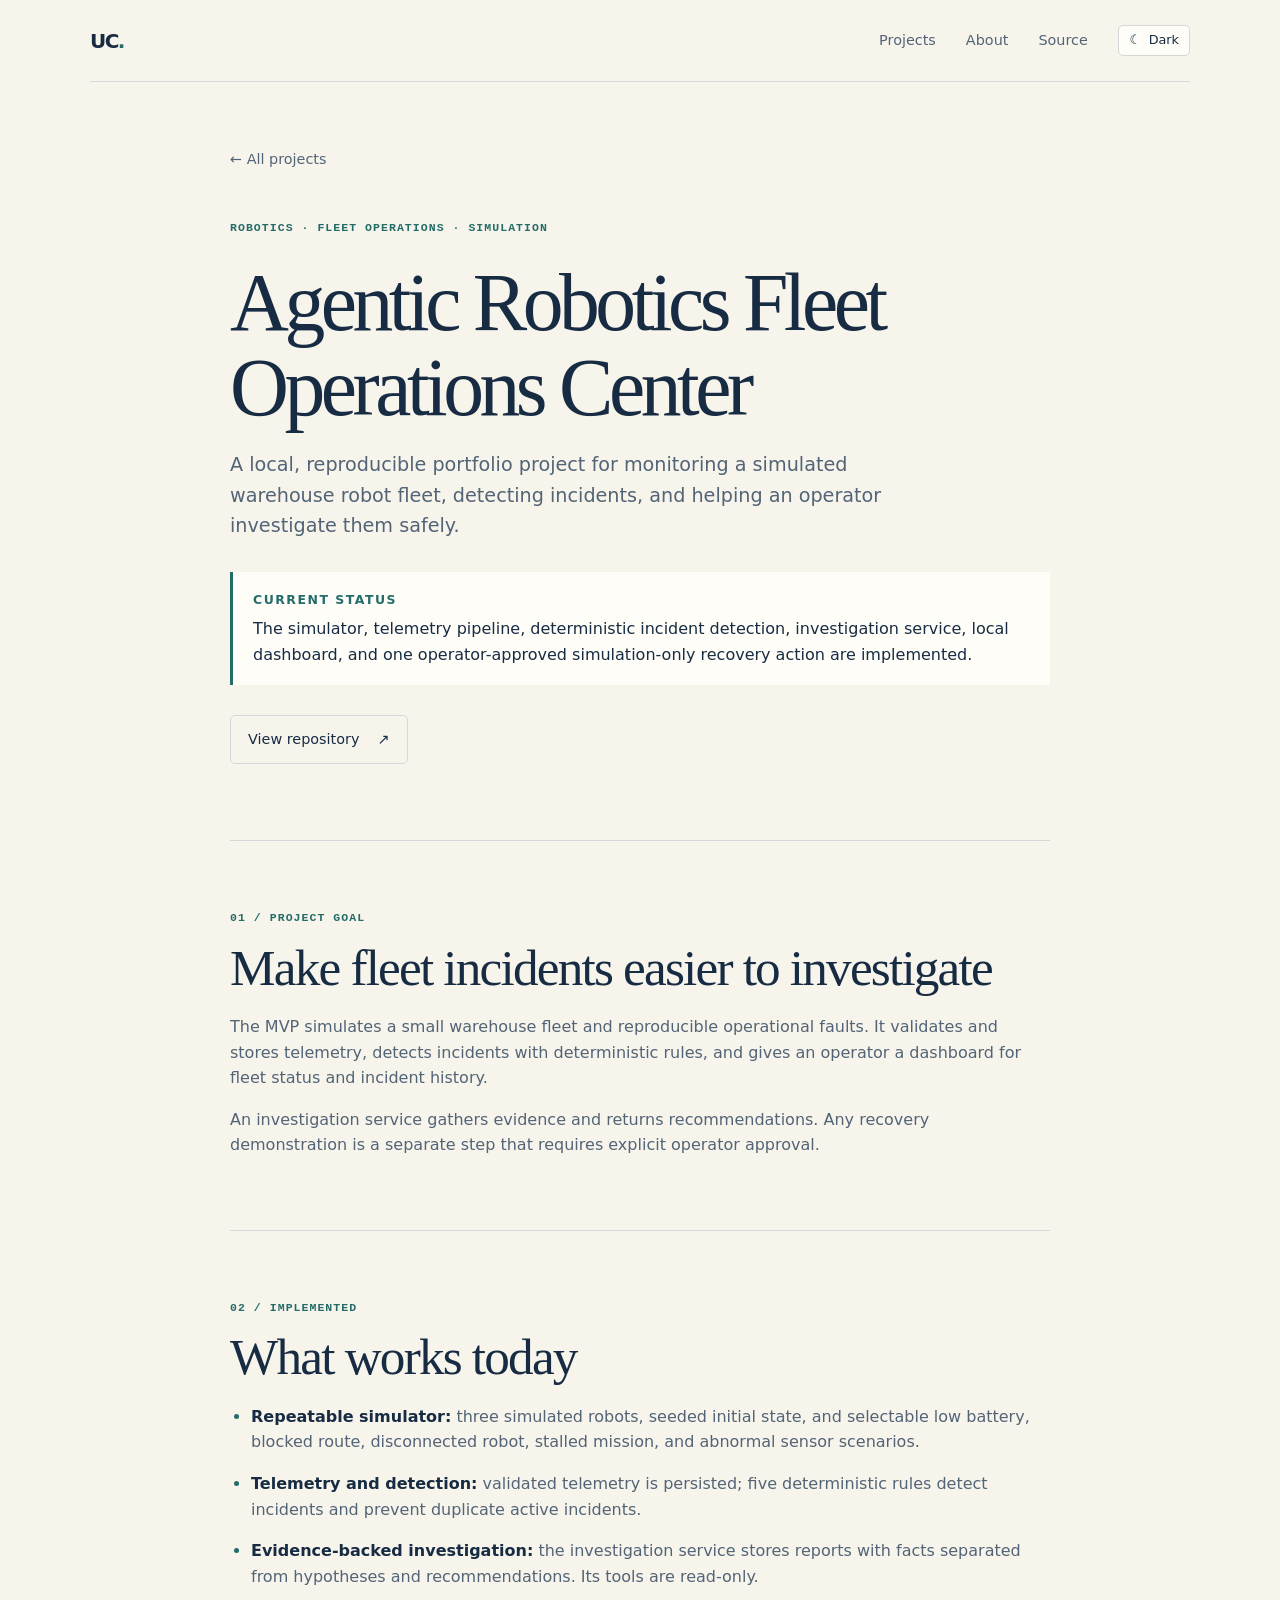
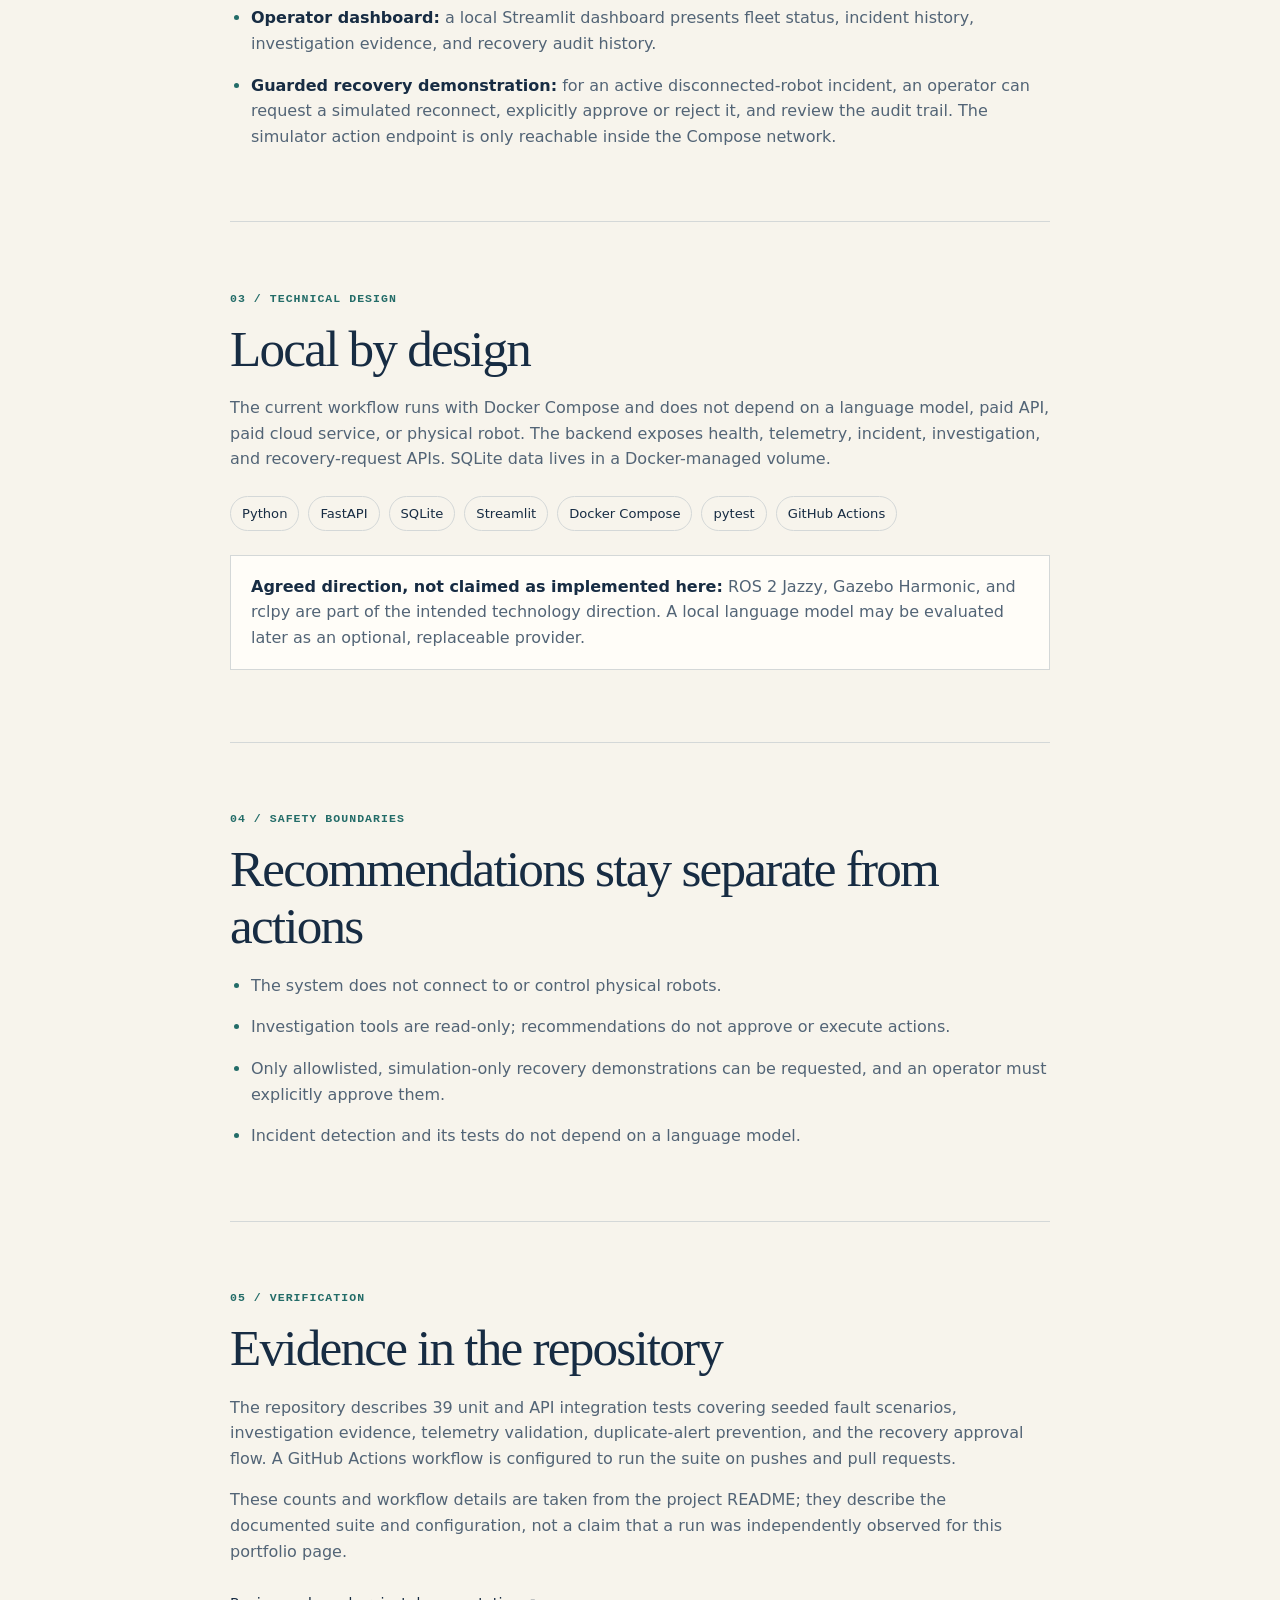
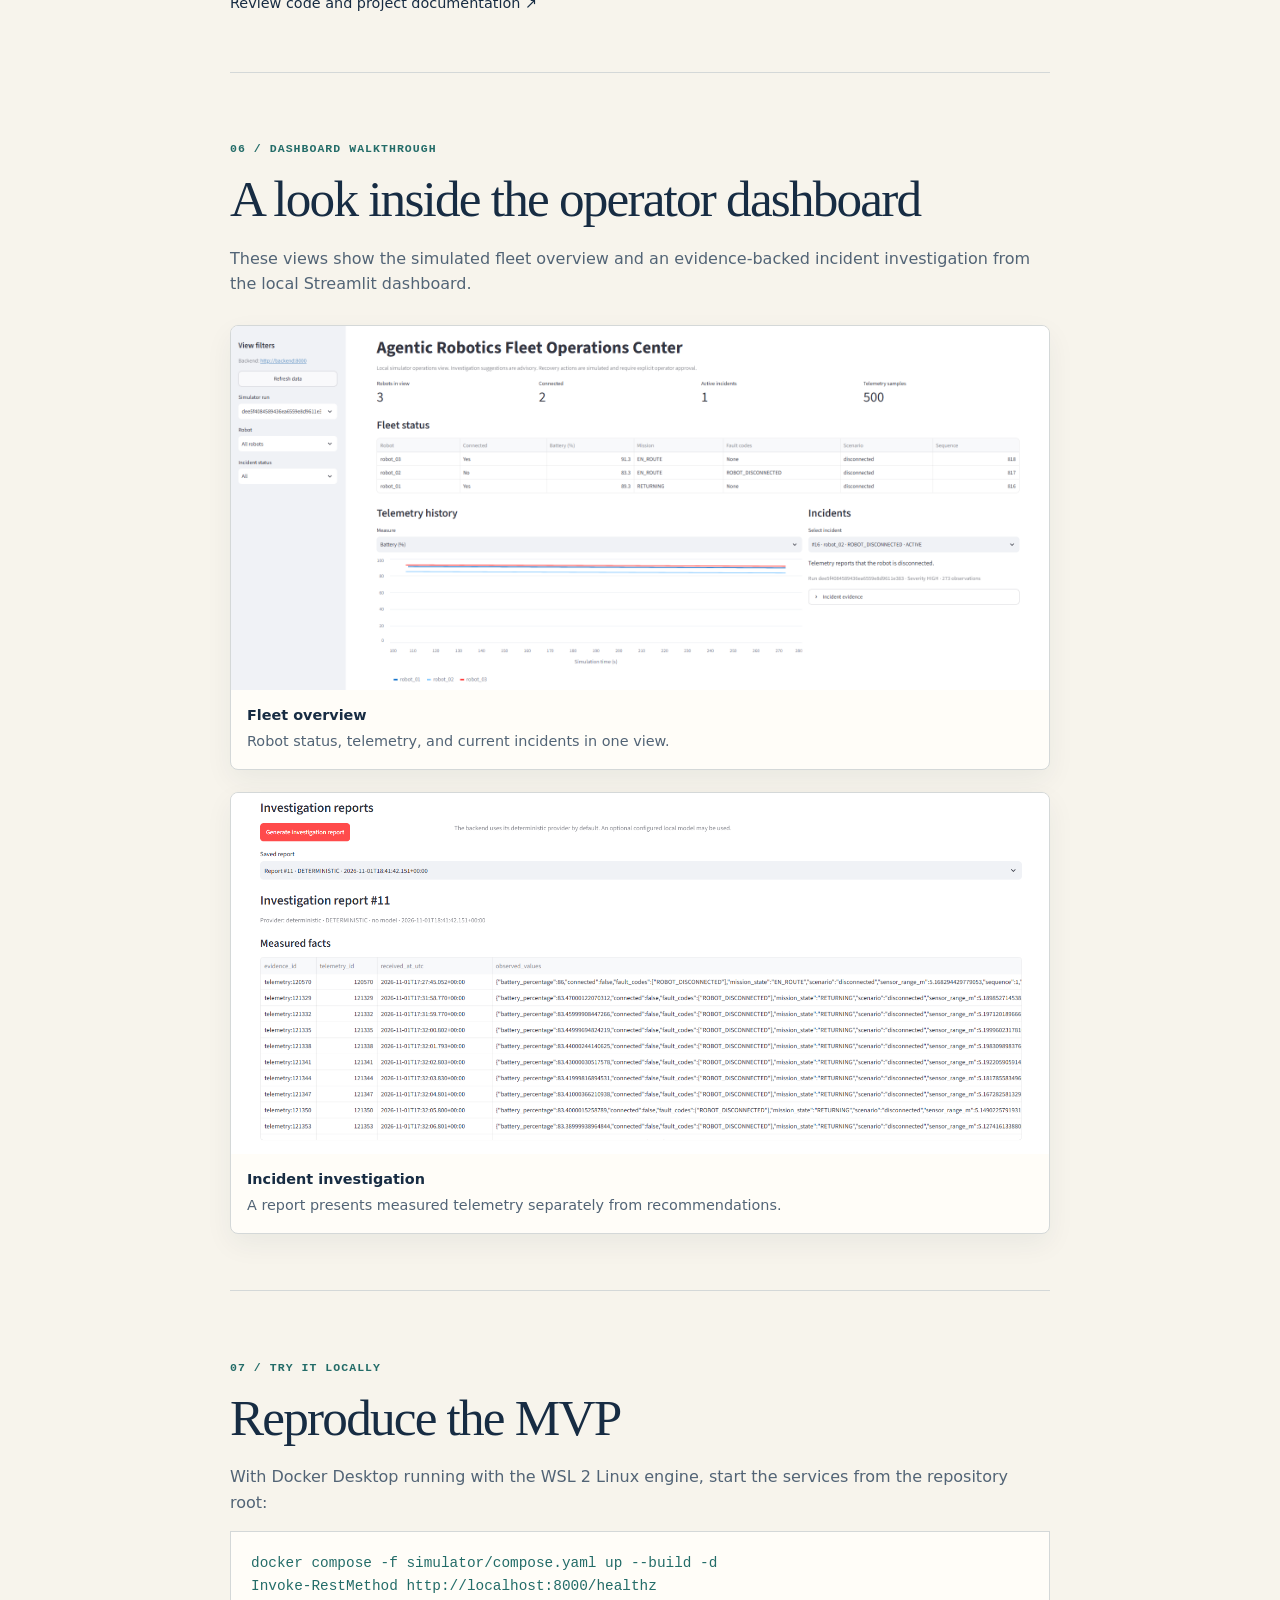
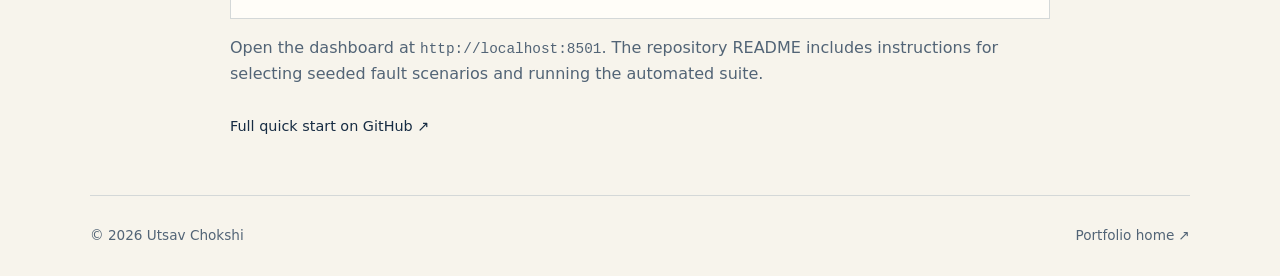
==== commit de239971: "Apply classic navy ivory and teal data architecture design" ====
--- a/agentic-fleet-ops.html
+++ b/agentic-fleet-ops.html
@@ -6,7 +6,7 @@
   <meta name="description" content="Case study: a local simulated robot fleet operations center with deterministic incident detection and operator-approved recovery.">
   <title>Agentic Robotics Fleet Operations Center | Utsav Chokshi</title>
   <script src="theme.js"></script>
-  <link rel="stylesheet" href="styles.css?v=theme-1">
+  <link rel="stylesheet" href="styles.css?v=classic-1">
 </head>
 <body>
   <header class="site-header">
--- a/styles.css
+++ b/styles.css
@@ -1,12 +1,12 @@
 :root {
   color-scheme: dark;
-  --background: #101313;
-  --surface: #171c1b;
-  --text: #f1f3ef;
-  --muted: #a0aaa4;
-  --line: #303936;
-  --accent: #b9f36b;
-  --decoration: #58733e;
+  --background: #101c2b;
+  --surface: #172638;
+  --text: #f0eee8;
+  --muted: #adb9c7;
+  --line: #324257;
+  --accent: #78c7bf;
+  --decoration: #406b79;
   font-family: Inter, ui-sans-serif, system-ui, -apple-system, BlinkMacSystemFont, "Segoe UI", sans-serif;
 }
 
@@ -157,13 +157,13 @@
 /* Accessible light colors, with the original dark palette retained above. */
 :root[data-theme="light"] {
   color-scheme: light;
-  --background: #fbfcf9;
-  --surface: #f0f4ee;
-  --text: #182019;
-  --muted: #505c54;
-  --line: #c4cfc2;
-  --accent: #376318;
-  --decoration: #9aa894;
+  --background: #f7f4ec;
+  --surface: #fffdf8;
+  --text: #172c43;
+  --muted: #526476;
+  --line: #d4d8d8;
+  --accent: #236c68;
+  --decoration: #9fbaba;
 }
 .theme-toggle { display: inline-flex; align-items: center; gap: 7px; flex-shrink: 0; padding: 6px 10px; border: 1px solid var(--line); border-radius: 4px; background: var(--surface); color: var(--text); font: inherit; font-size: .8rem; line-height: 1.3; cursor: pointer; }
 .theme-toggle[hidden] { display: none; }
@@ -175,3 +175,35 @@
   .site-header { height: auto; min-height: 82px; align-items: flex-start; gap: 20px; padding-block: 18px; }
   .site-header nav { flex-wrap: wrap; justify-content: flex-end; gap: 10px 16px; max-width: calc(100% - 54px); }
 }
+
+/* Classic data architecture: restrained typography and a quiet technical grid. */
+:root { --grid: rgba(120,199,191,.08); --shadow: 0 10px 28px rgba(0,0,0,.12); }
+:root[data-theme="light"] { --grid: rgba(35,108,104,.075); --shadow: 0 10px 28px rgba(23,44,67,.06); }
+h1, h2 { font-family: Georgia, "Times New Roman", serif; font-weight: 400; }
+h1 { font-size: clamp(3.3rem,8vw,6.8rem); line-height: 1.04; letter-spacing: -.055em; }
+h2 { font-size: clamp(2.1rem,4.7vw,3.2rem); letter-spacing: -.035em; line-height: 1.12; }
+.case-hero h1 { font-size: clamp(2.7rem,6.5vw,5.1rem); }
+.eyebrow, .project-type, .project-number, .strength-number { font-family: ui-monospace, SFMono-Regular, Consolas, monospace; letter-spacing: .09em; }
+.hero--pitch { isolation: isolate; }
+.hero--pitch::before { content: ""; position: absolute; inset: 22px 0; z-index: -1; pointer-events: none; background-image: linear-gradient(var(--grid) 1px, transparent 1px), linear-gradient(90deg,var(--grid) 1px,transparent 1px); background-size: 36px 36px; mask-image: linear-gradient(90deg,transparent 55%,#000 100%); }
+.hero--pitch > .eyebrow, .hero--pitch > h1, .hero--pitch > .hero-actions { position: relative; z-index: 1; }
+.data-motif { position: absolute; width: 230px; right: 0; top: 205px; pointer-events: none; }
+.data-motif svg { display: block; width: 100%; height: auto; overflow: visible; }
+.data-motif rect { fill: var(--surface); stroke: var(--decoration); stroke-width: 1; }
+.data-motif path { fill: none; stroke: var(--decoration); stroke-width: 1; }
+.data-motif circle { fill: var(--accent); }
+.data-motif text { fill: var(--muted); font: 9px ui-monospace, SFMono-Regular, Consolas, monospace; letter-spacing: .5px; }
+.projects-grid .project-card, .results-grid > div, .screenshot-card { border-radius: 8px; box-shadow: var(--shadow); }
+.projects-grid .project-card { transition: transform .18s ease, border-color .18s ease, box-shadow .18s ease; }
+.projects-grid .project-card:hover, .projects-grid .project-card:focus-within { transform: translateY(-3px); border-color: var(--accent); }
+.strength { border-top-width: 1px; }
+.button, .theme-toggle { border-radius: 5px; }
+.site-header { border-bottom-color: var(--line); }
+@media (max-width: 1000px) {
+  .data-motif { display: none; }
+  .hero--pitch::before { opacity: .55; mask-image: linear-gradient(90deg,transparent 25%,#000 100%); }
+}
+@media (prefers-reduced-motion: reduce) {
+  .projects-grid .project-card { transition: none; }
+  .projects-grid .project-card:hover, .projects-grid .project-card:focus-within { transform: none; }
+}
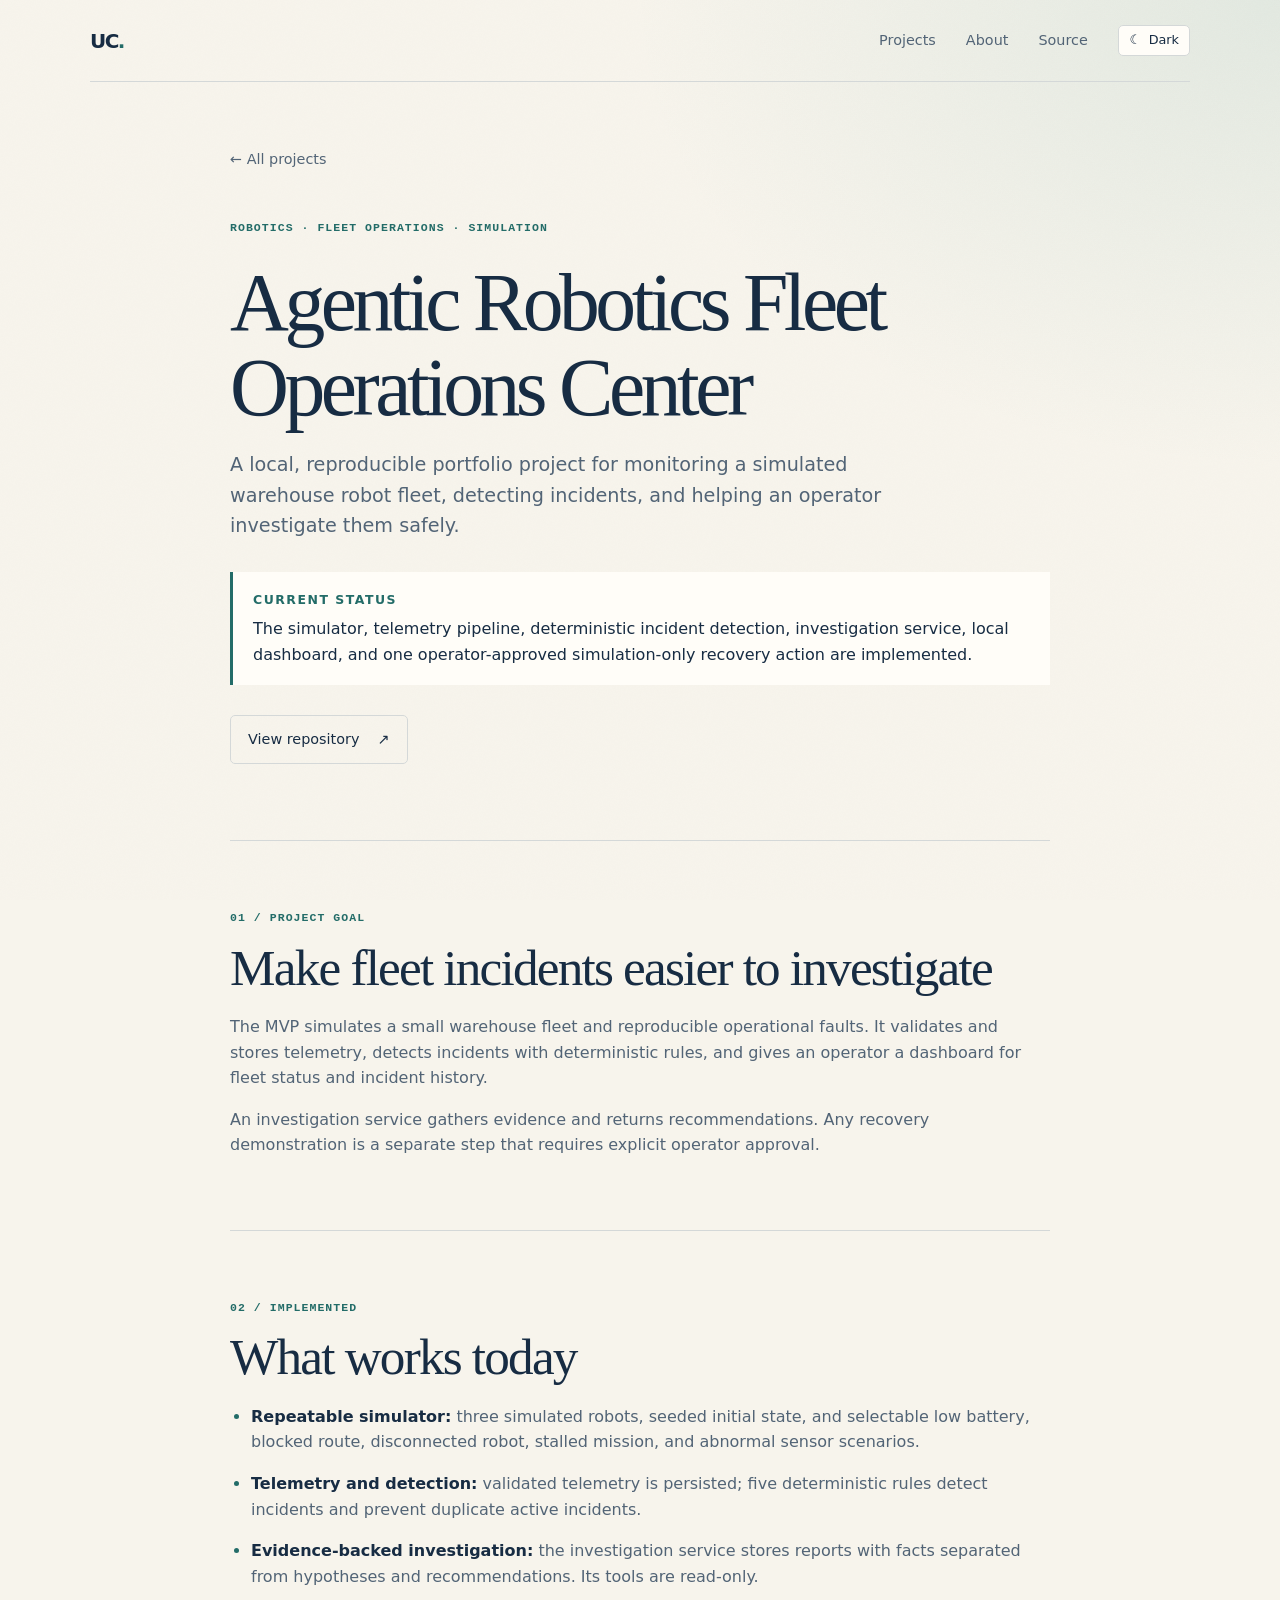
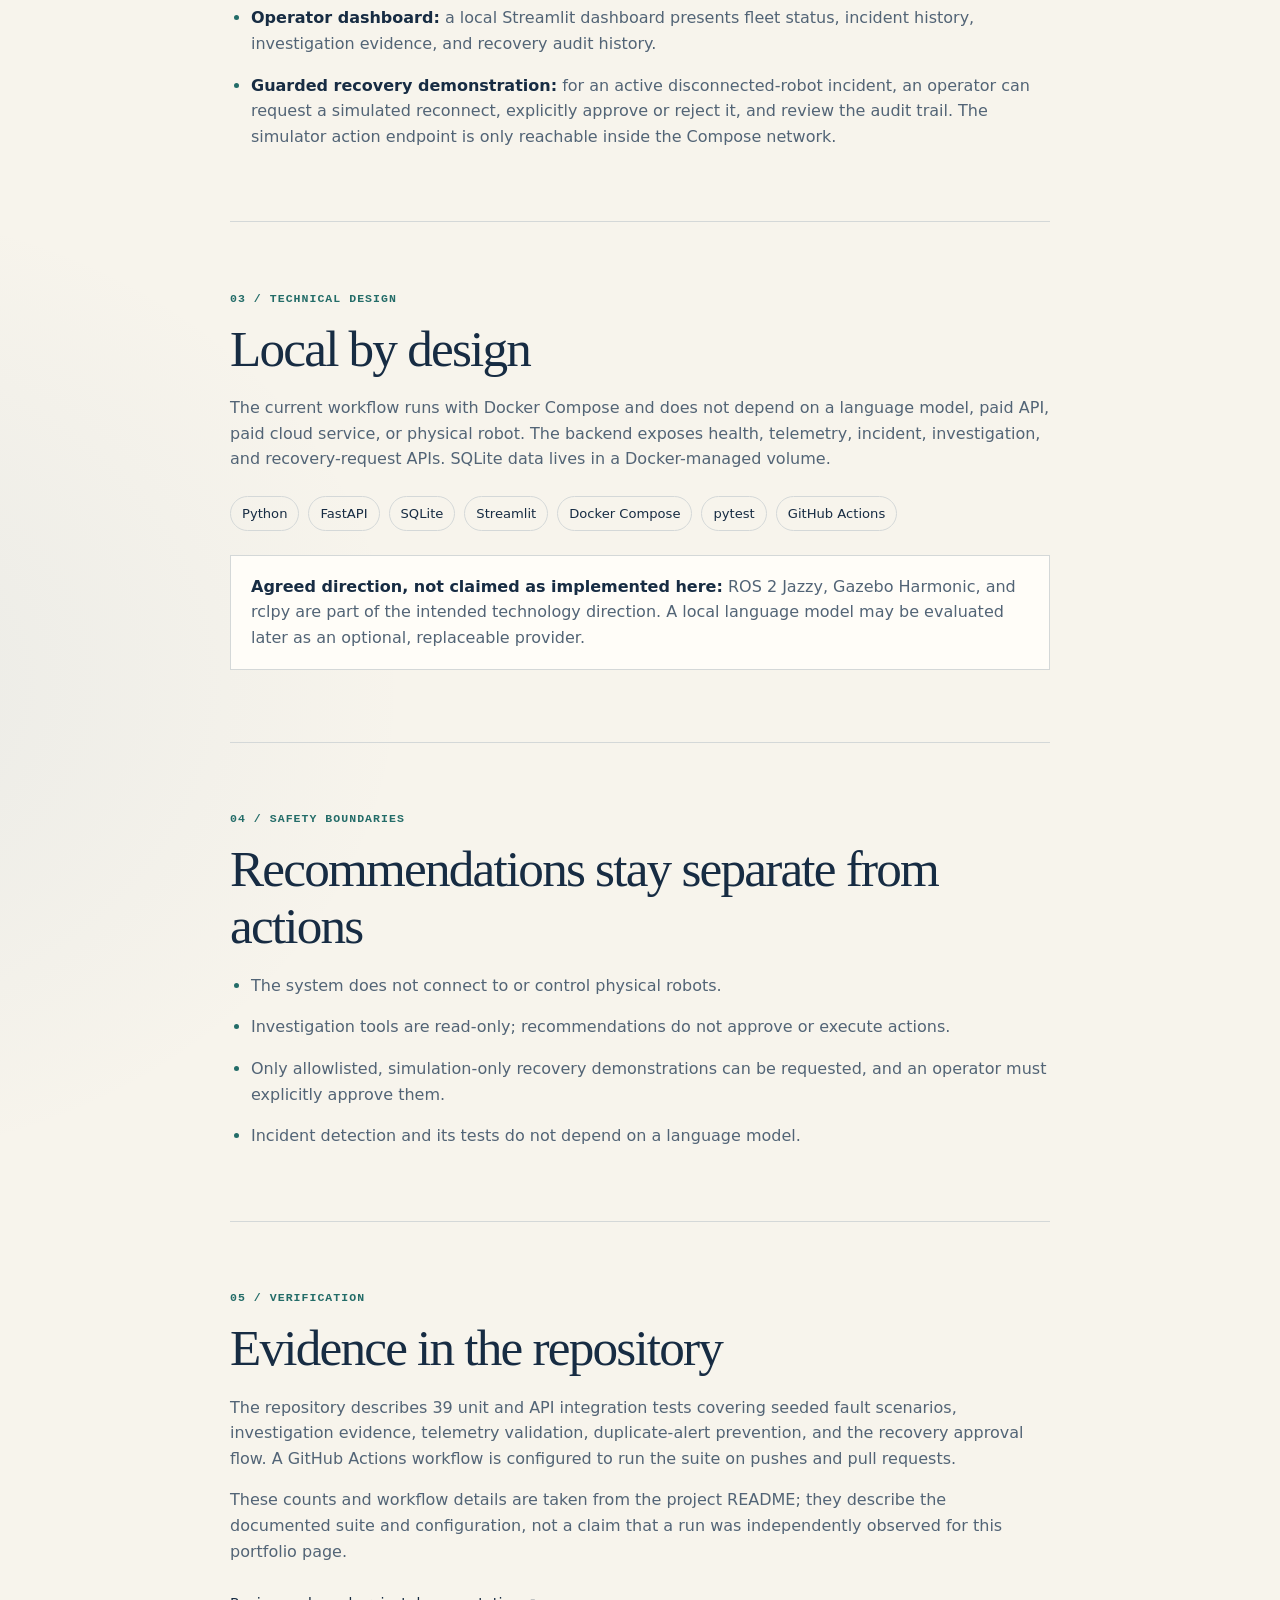
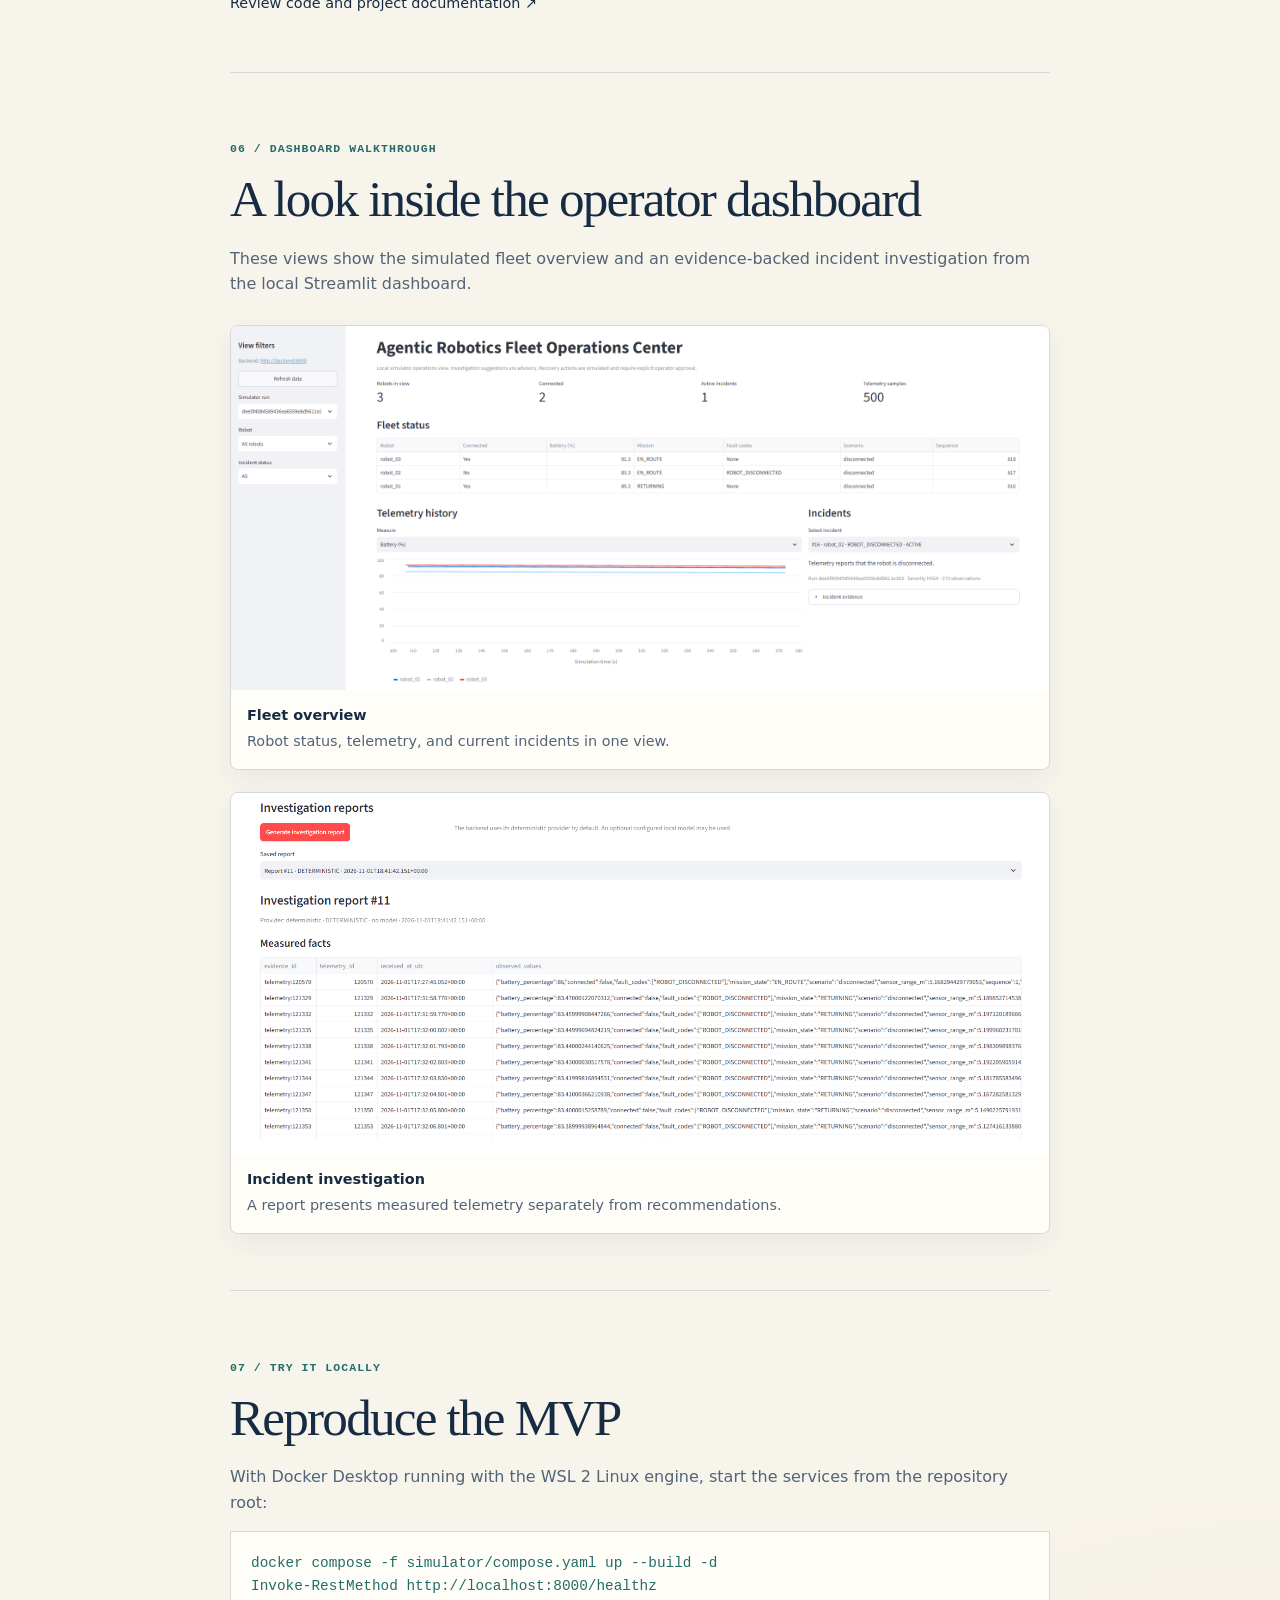
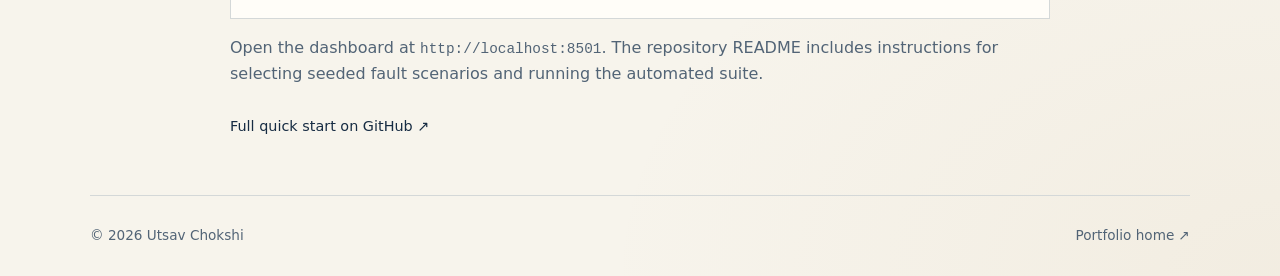
==== commit 5bc143cb: "Add restrained ambient background depth and data-flow pulses" ====
--- a/agentic-fleet-ops.html
+++ b/agentic-fleet-ops.html
@@ -6,7 +6,7 @@
   <meta name="description" content="Case study: a local simulated robot fleet operations center with deterministic incident detection and operator-approved recovery.">
   <title>Agentic Robotics Fleet Operations Center | Utsav Chokshi</title>
   <script src="theme.js"></script>
-  <link rel="stylesheet" href="styles.css?v=classic-1">
+  <link rel="stylesheet" href="styles.css?v=depth-1">
 </head>
 <body>
   <header class="site-header">
--- a/styles.css
+++ b/styles.css
@@ -207,3 +207,24 @@
   .projects-grid .project-card { transition: none; }
   .projects-grid .project-card:hover, .projects-grid .project-card:focus-within { transform: none; }
 }
+
+/* A little ambient depth, with the classic palette and quiet content retained. */
+:root {
+  --ambient-teal: rgba(69,169,163,.17);
+  --ambient-blue: rgba(78,111,180,.12);
+  --ambient-warm: rgba(157,130,86,.055);
+}
+:root[data-theme="light"] {
+  --ambient-teal: rgba(87,156,148,.13);
+  --ambient-blue: rgba(102,134,166,.09);
+  --ambient-warm: rgba(184,151,97,.08);
+}
+body { position: relative; isolation: isolate; min-height: 100vh; background-image: radial-gradient(ellipse 900px 650px at 100% 0%,var(--ambient-teal),transparent 72%),radial-gradient(ellipse 800px 650px at -15% 45%,var(--ambient-blue),transparent 75%),radial-gradient(ellipse 900px 600px at 100% 100%,var(--ambient-warm),transparent 75%); }
+body::before { content: ""; position: fixed; inset: 0; z-index: -1; pointer-events: none; opacity: .028; background-image: url("data:image/svg+xml,%3Csvg xmlns='http://www.w3.org/2000/svg' width='180' height='180' viewBox='0 0 180 180'%3E%3Cfilter id='grain'%3E%3CfeTurbulence type='fractalNoise' baseFrequency='.82' numOctaves='3' stitchTiles='stitch' seed='8'/%3E%3C/filter%3E%3Crect width='100%25' height='100%25' filter='url(%23grain)' opacity='.7'/%3E%3C/svg%3E"); }
+.hero--pitch::after { content: ""; position: absolute; width: 620px; height: 620px; right: -170px; top: 25px; z-index: -1; pointer-events: none; border-radius: 50%; background: radial-gradient(circle,var(--ambient-teal),transparent 69%); }
+.data-motif circle { transform-box: fill-box; transform-origin: center; animation: data-pulse 5.4s ease-in-out infinite; }
+.data-motif circle:nth-of-type(2) { animation-delay: 1.8s; }
+.data-motif circle:nth-of-type(3) { animation-delay: 3.6s; }
+@keyframes data-pulse { 0%,100% { opacity: .5; transform: scale(.85); } 45%,55% { opacity: 1; transform: scale(1.4); } }
+@media (max-width: 650px) { .hero--pitch::after { width: 420px; height: 560px; right: -230px; opacity: .7; } }
+@media (prefers-reduced-motion: reduce) { .data-motif circle { animation: none; opacity: .8; } }
